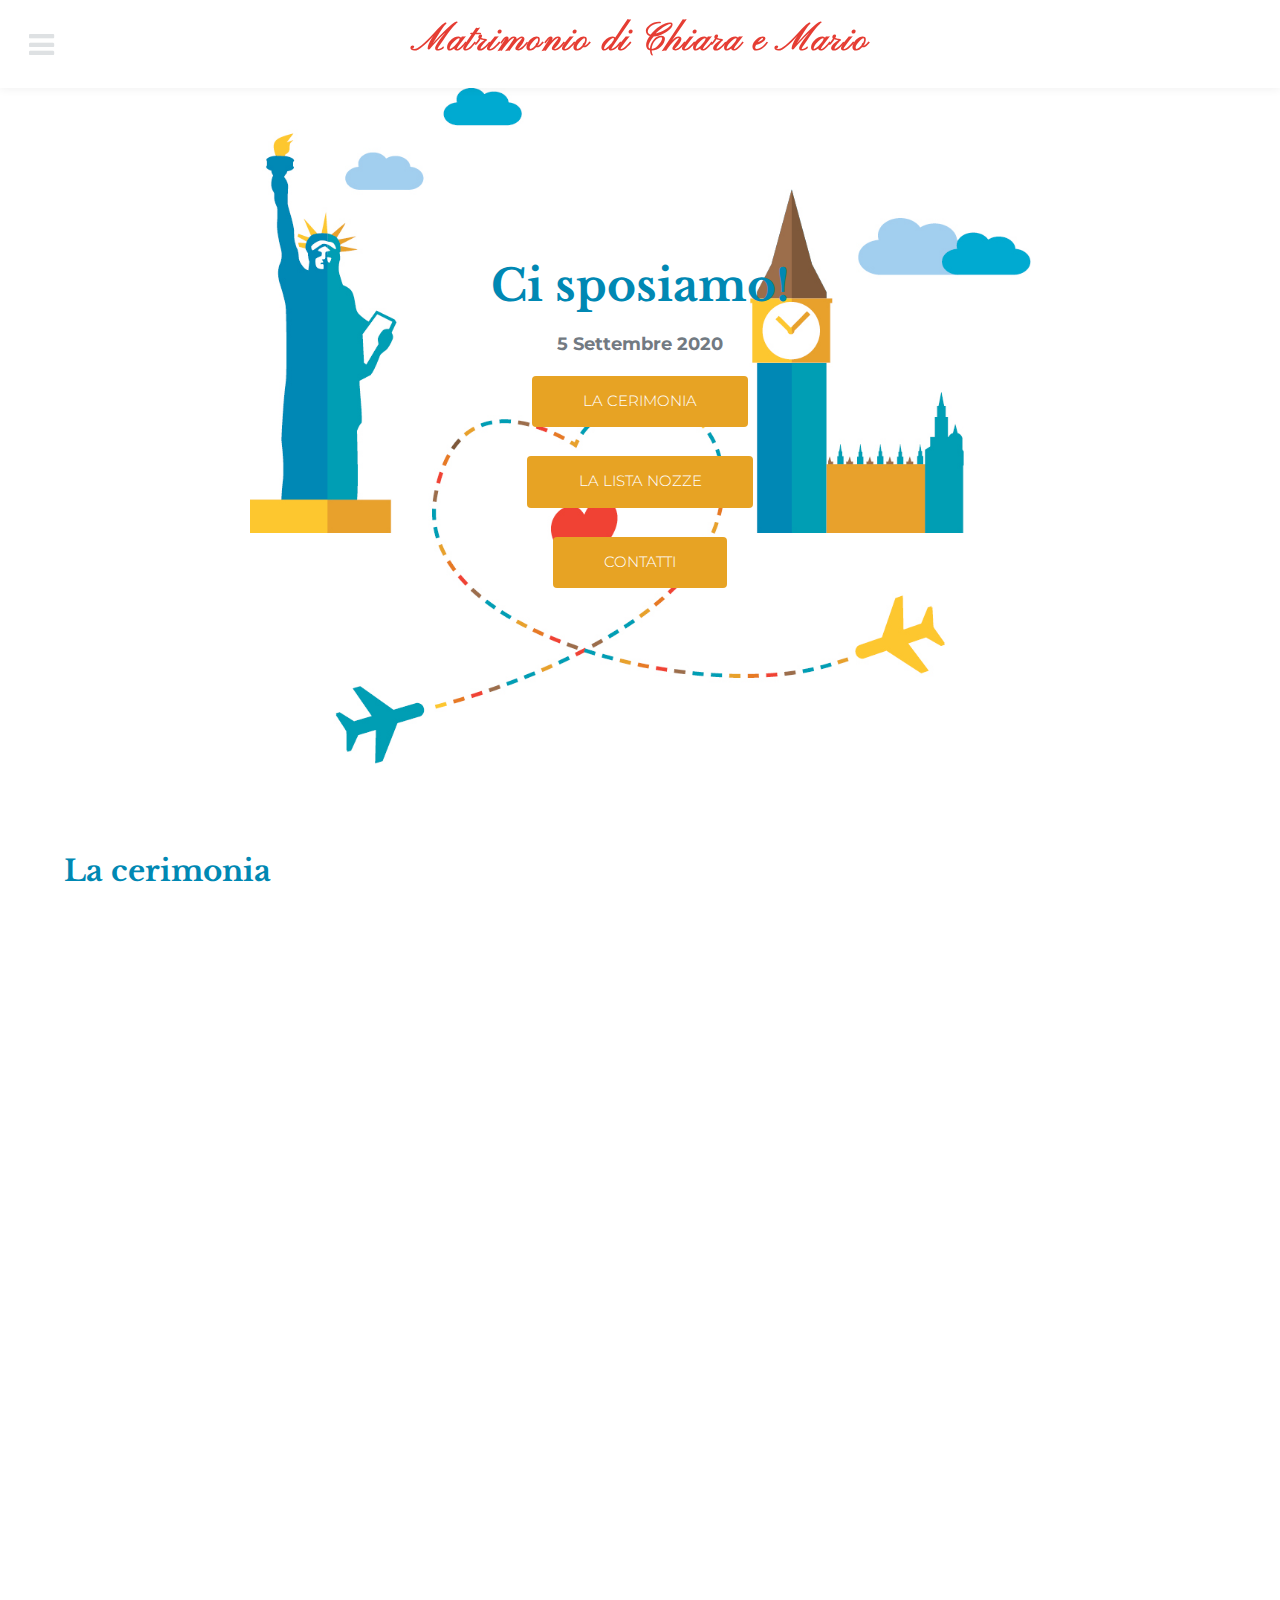
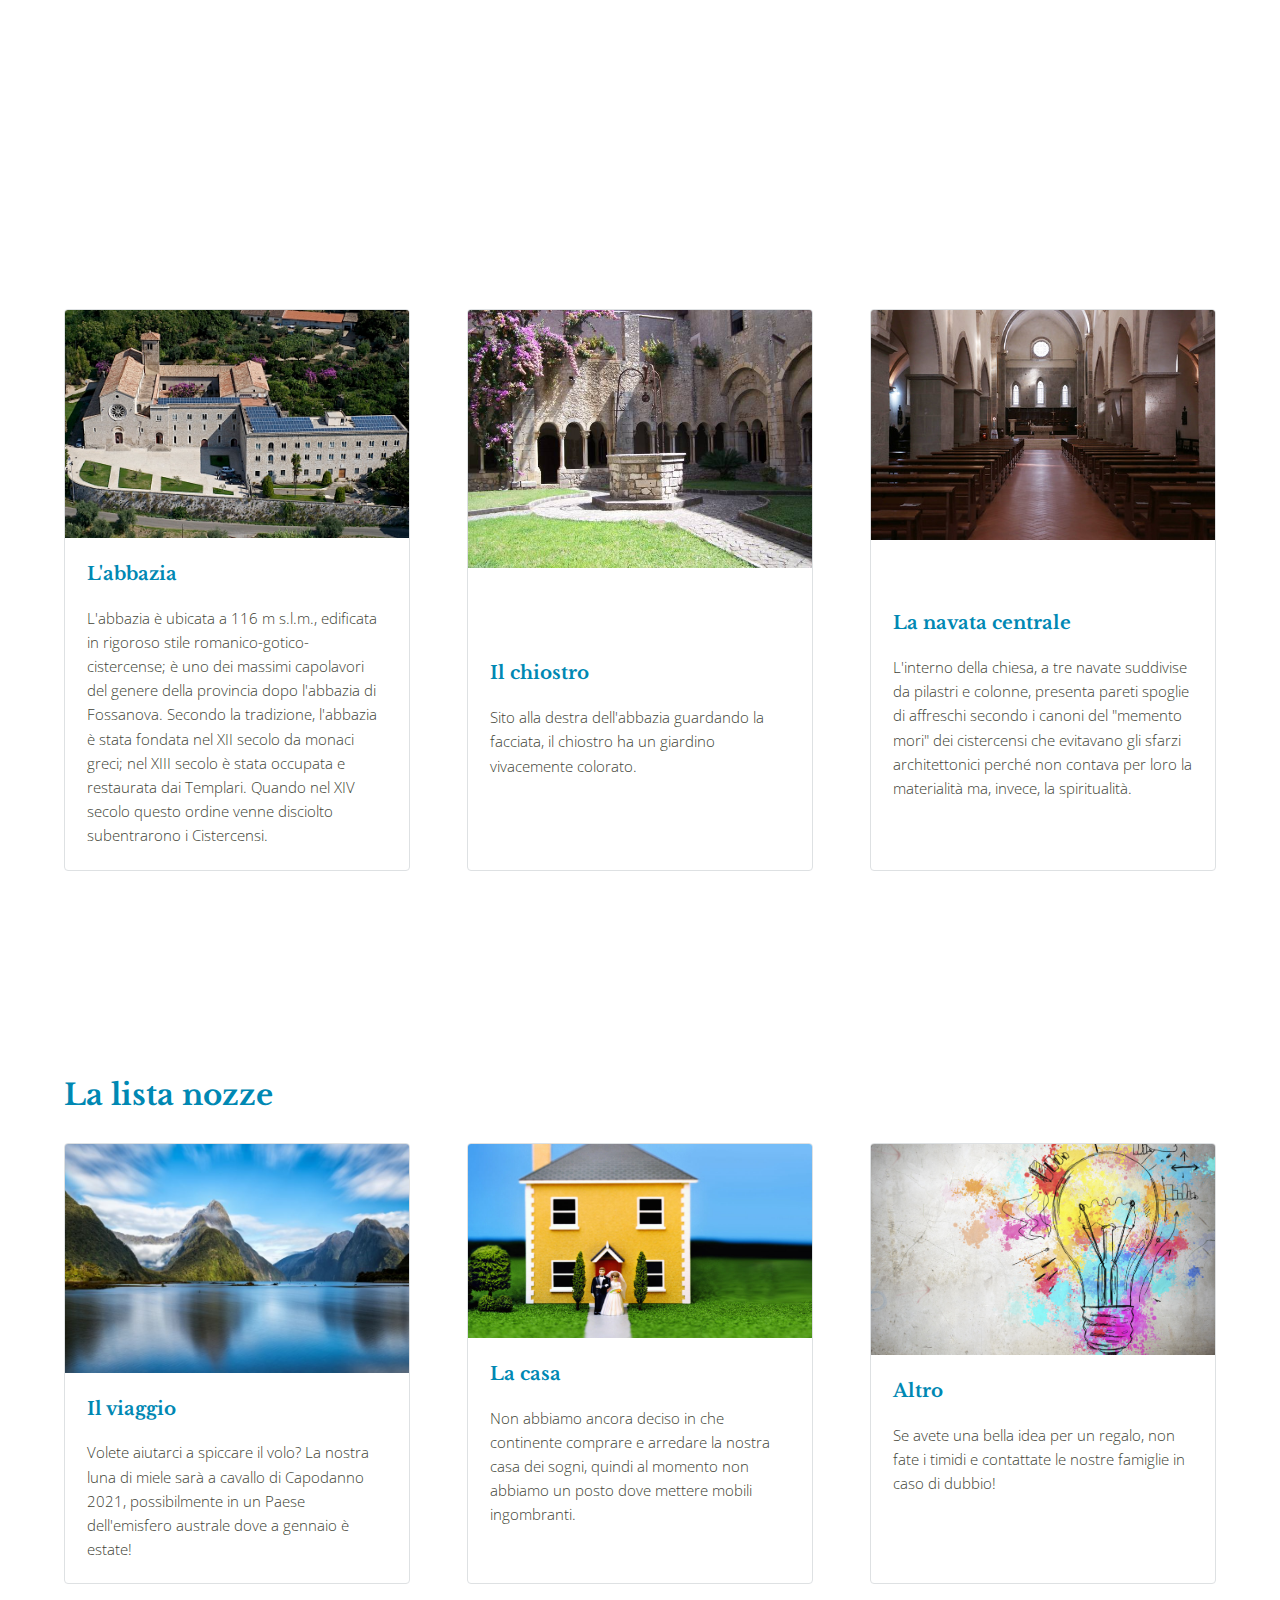
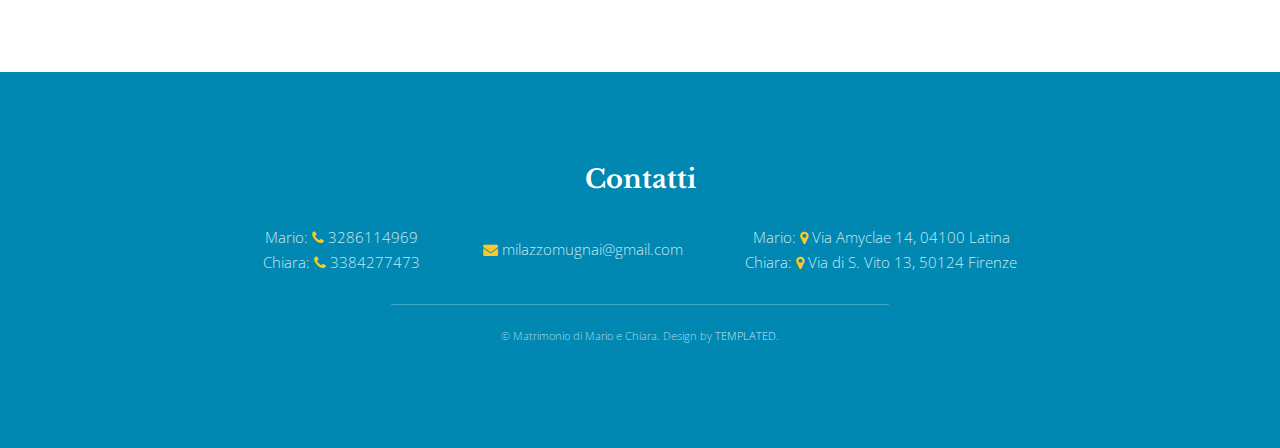
==== index.html @ 75c613a5 "minor text corrections" ====
<!DOCTYPE HTML>
<!--
	Intensify by TEMPLATED
	templated.co @templatedco
	Released for free under the Creative Commons Attribution 3.0 license (templated.co/license)
-->
<html>

<head>
	<title>Matrimonio di Chiara e Mario</title>
	<meta charset="utf-8" />
	<meta name="viewport" content="width=device-width, initial-scale=1" />
	<link rel="stylesheet" href="assets/css/main.css" />

</head>

<body>

	<!-- Header -->
	<header id="header">
		<nav class="left">
			<a href="#menu"><span>Menu</span></a>
		</nav>
		<a href="index.html" class="logo">Matrimonio di Chiara e Mario</a>
		<!-- <nav class="right">
					<a href="#" class="button alt">Log in</a>
				</nav> -->
	</header>

	<!-- Sliding Menu from left -->
	<nav id="menu">
		<ul class="links">
			<li><a href="#chiesa">Cerimonia</a></li>
			<li><a href="#listanozze">Lista nozze</a></li>
			<li><a href="#footer">Contatti</a></li>
		</ul>
		<!-- <ul class="actions vertical">
			<li><a href="#" class="button fit">Login</a></li>
		</ul> -->
	</nav>

	<!-- Banner -->
	<section id="banner">
		<div class="content">
			<h1>Ci sposiamo!</h1>
			<h3>5 Settembre 2020</h3>
			<ul class="actions">
				<li><a href="#chiesa" class="button scrolly">La cerimonia</a></li>
			</ul>
			<ul class="actions">
				<li><a href="#listanozze" class="button scrolly">La lista nozze</a></li>
			</ul>
			<ul class="actions">
				<li><a href="#footer" class="button scrolly">Contatti</a></li>
			</ul>
		</div>
	</section>

	<!-- Chiesa -->
	<section id="chiesa" class="wrapper">
		<div class="inner flex flex-3">
			<div class="flex-item">
				<h1>La cerimonia</h1>
			</div>
		</div>

		<div class="resp-container">
    <iframe class="resp-iframe"
		src="https://www.google.com/maps/embed?pb=!1m18!1m12!1m3!1d2985.0526964678083!2d12.979002815270242!3d41.5681040927357!2m3!1f0!2f0!3f0!3m2!1i1024!2i768!4f13.1!3m3!1m2!1s0x1325720565618c3f%3A0xc49a3d6836573c7d!2sAbbazia%20di%20Valvisciolo!5e0!3m2!1sen!2sit!4v1577220360543!5m2!1sen!2sit"
	 	allowfullscreen=""></iframe>
		</div>

		<div class="inner flex flex-3">
			<div class="flex-item box">
				<div class="image fit">
					<img src="images/valv1.jpg" alt="" />
				</div>
				<div class="content">
					<h3>L'abbazia</h3>
					<p>L'abbazia è ubicata a 116 m s.l.m., edificata in rigoroso stile romanico-gotico-cistercense; è uno dei massimi capolavori del genere della provincia dopo l'abbazia di Fossanova.
						Secondo la tradizione, l'abbazia è stata fondata nel XII secolo da monaci greci; nel XIII secolo è stata occupata e restaurata dai Templari.
						Quando nel XIV secolo questo ordine venne disciolto subentrarono i Cistercensi.</p>
				</div>
			</div>
			<div class="flex-item box">
				<div class="image fit">
					<img src="images/valv2.jpg" alt="" />
				</div>
				<div class="content">
					<h3>Il chiostro</h3>
					<p>Sito alla destra dell'abbazia guardando la facciata, il chiostro ha un giardino vivacemente colorato.</p>
				</div>
			</div>
			<div class="flex-item box">
				<div class="image fit">
					<img src="images/valv3.jpg" alt="" />
				</div>
				<div class="content">
					<h3>La navata centrale</h3>
					<p>L'interno della chiesa, a tre navate suddivise da pilastri e colonne, presenta pareti spoglie di affreschi secondo i canoni del "memento mori" dei cistercensi che evitavano gli sfarzi architettonici perché non contava per loro la materialità ma, invece, la spiritualità.</p>
				</div>
			</div>
		</div>

	</section>

	<!-- Two -->
	<!-- <section id="two" class="wrapper">
				<div class="inner flex flex-3">
					<div class="flex-item left">
						<div>
					<h1>Il ricevimento</h1>
					<div class="content">
							<p>Indirizzo:Strada Gialla, 58 - Borgo Carso - Latina</p>
						</div>
							<img src="images/ritrovo.jpg" alt="" />

						</div>
			</section> -->
	<!-- Lista nozze -->
	<section id="listanozze" class="wrapper">
		<div class="inner flex flex-3">
			<div class="flex-item">
					<h1>La lista nozze</h1>
			</div>
		</div>

		<div class="inner flex flex-3">
			<div class="flex-item box">
				<div class="image fit">
					<img src="images/NZ1.jpg" alt="" />
				</div>
				<div class="content">
					<h3>Il viaggio</h3>
					<p>Volete aiutarci a spiccare il volo? La nostra luna di miele sarà a cavallo di Capodanno 2021, possibilmente in un Paese dell'emisfero australe dove a gennaio è estate!</p>
				</div>
			</div>
			<div class="flex-item box">
				<div class="image fit">
					<img src="images/newlywed-house.jpg" alt="" />
				</div>
				<div class="content">
					<h3>La casa</h3>
					<p>Non abbiamo ancora deciso in che continente comprare e arredare la nostra casa dei sogni, quindi al momento non abbiamo un posto dove mettere mobili ingombranti.</p>
				</div>
			</div>
			<div class="flex-item box">
				<div class="image fit">
					<img src="images/altro.jpg" alt="" />
				</div>
				<div class="content">
					<h3>Altro</h3>
					<p>Se avete una bella idea per un regalo, non fate i timidi e contattate le nostre famiglie in caso di dubbio!</p>
				</div>
			</div>
		</div>
	</section>

	<!-- Footer -->
	<footer id="footer">
		<div class="inner">
			<h2>Contatti</h2>
			<ul class="actions">
				<li> <a href="tel:+393286114969"> Mario: <span class="icon fa-phone"></span> 3286114969</a>
					<br /> <a href="tel:+393384277473"> Chiara: <span class="icon fa-phone"></span> 3384277473</a>
				</li>
				<li> <a href="mailto:milazzomugnai@gmail.com?subject=Conferma Partecipazione Matrimonio">
						<span class="icon fa-envelope"></span> milazzomugnai@gmail.com</a>
				</li>
				<li>Mario: <span class="icon fa-map-marker"></span> Via Amyclae 14, 04100 Latina <br /> Chiara: <span class="icon fa-map-marker"></span> Via di S. Vito 13, 50124 Firenze
				</li>
			</ul>
		</div>
		<div class="copyright">
			&copy; Matrimonio di Mario e Chiara. Design by <a href="https://templated.co">TEMPLATED</a>.
			<!-- Images <a href="https://unsplash.com">Unsplash</a>. -->
		</div>
	</footer>

	<!-- Scripts -->
	<script src="assets/js/jquery.min.js"></script>
	<script src="assets/js/jquery.scrolly.min.js"></script>
	<script src="assets/js/skel.min.js"></script>
	<script src="assets/js/util.js"></script>
	<script src="assets/js/main.js"></script>

</body>

</html>
---- assets/css/main.css ----
@charset "UTF-8";
@import url(font-awesome.min.css);
@import "https://fonts.googleapis.com/css?family=Montserrat:700|Open+Sans:300,400|Pacifico";
@import "https://fonts.googleapis.com/css?family=Pinyon+Script&display=swap";
@import "https://fonts.googleapis.com/css?family=Libre+Baskerville&display=swap";


/*
	Intensify by TEMPLATED
	templated.co @templatedco
	Released for free under the Creative Commons Attribution 3.0 license (templated.co/license)
*/

/* Reset */


	html, body, div, span, applet, object, iframe, h1, h2, h3, h4, h5, h6, p, blockquote, pre, a, abbr, acronym, address, big, cite, code, del, dfn, em, img, ins, kbd, q, s, samp, small, strike, strong, sub, sup, tt, var, b, u, i, center, dl, dt, dd, ol, ul, li, fieldset, form, label, legend, table, caption, tbody, tfoot, thead, tr, th, td, article, aside, canvas, details, embed, figure, figcaption, footer, header, hgroup, menu, nav, output, ruby, section, summary, time, mark, audio, video {
		margin: 0;
		padding: 0;
		border: 0;
		font-size: 100%;
		font: inherit;
		vertical-align: baseline;
	}

	article, aside, details, figcaption, figure, footer, header, hgroup, menu, nav, section {
		display: block;
	}

	body {
		line-height: 1;
	}

	ol, ul {
		list-style: none;
	}

	blockquote, q {
		quotes: none;
	}

	blockquote:before, blockquote:after, q:before, q:after {
		content: '';
		content: none;
	}

	table {
		border-collapse: collapse;
		border-spacing: 0;
	}

	body {
		-webkit-text-size-adjust: none;
	}

/* Box Model */

	*, *:before, *:after {
		-moz-box-sizing: border-box;
		-webkit-box-sizing: border-box;
		box-sizing: border-box;
	}

/* Containers */

	.container {
		margin-left: auto;
		margin-right: auto;
	}

	.container.\31 25\25 {
		width: 100%;
		max-width: 100em;
		min-width: 80em;
	}

	.container.\37 5\25 {
		width: 60em;
	}

	.container.\35 0\25 {
		width: 40em;
	}

	.container.\32 5\25 {
		width: 20em;
	}

	.container {
		width: 80em;
	}

	@media screen and (max-width: 1680px) {

		.container.\31 25\25 {
			width: 100%;
			max-width: 100em;
			min-width: 80em;
		}

		.container.\37 5\25 {
			width: 60em;
		}

		.container.\35 0\25 {
			width: 40em;
		}

		.container.\32 5\25 {
			width: 20em;
		}

		.container {
			width: 80em;
		}

	}

	@media screen and (max-width: 1280px) {

		.container.\31 25\25 {
			width: 100%;
			max-width: 81.25em;
			min-width: 65em;
		}

		.container.\37 5\25 {
			width: 48.75em;
		}

		.container.\35 0\25 {
			width: 32.5em;
		}

		.container.\32 5\25 {
			width: 16.25em;
		}

		.container {
			width: 65em;
		}

	}

	@media screen and (max-width: 980px) {

		.container.\31 25\25 {
			width: 100%;
			max-width: 112.5%;
			min-width: 90%;
		}

		.container.\37 5\25 {
			width: 67.5%;
		}

		.container.\35 0\25 {
			width: 45%;
		}

		.container.\32 5\25 {
			width: 22.5%;
		}

		.container {
			width: 90%;
		}

	}

	@media screen and (max-width: 736px) {

		.container.\31 25\25 {
			width: 100%;
			max-width: 112.5%;
			min-width: 90%;
		}

		.container.\37 5\25 {
			width: 67.5%;
		}

		.container.\35 0\25 {
			width: 45%;
		}

		.container.\32 5\25 {
			width: 22.5%;
		}

		.container {
			width: 90% !important;
		}

	}

	@media screen and (max-width: 480px) {

		.container.\31 25\25 {
			width: 100%;
			max-width: 112.5%;
			min-width: 90%;
		}

		.container.\37 5\25 {
			width: 67.5%;
		}

		.container.\35 0\25 {
			width: 45%;
		}

		.container.\32 5\25 {
			width: 22.5%;
		}

		.container {
			width: 90% !important;
		}

	}

/* Grid */

	.row {
		border-bottom: solid 1px transparent;
		-moz-box-sizing: border-box;
		-webkit-box-sizing: border-box;
		box-sizing: border-box;
	}

	.row > * {
		float: left;
		-moz-box-sizing: border-box;
		-webkit-box-sizing: border-box;
		box-sizing: border-box;
	}

	.row:after, .row:before {
		content: '';
		display: block;
		clear: both;
		height: 0;
	}

	.row.uniform > * > :first-child {
		margin-top: 0;
	}

	.row.uniform > * > :last-child {
		margin-bottom: 0;
	}

	.row.\30 \25 > * {
		padding: 0 0 0 0em;
	}

	.row.\30 \25 {
		margin: 0 0 -1px 0em;
	}

	.row.uniform.\30 \25 > * {
		padding: 0em 0 0 0em;
	}

	.row.uniform.\30 \25 {
		margin: 0em 0 -1px 0em;
	}

	.row > * {
		padding: 0 0 0 2em;
	}

	.row {
		margin: 0 0 -1px -2em;
	}

	.row.uniform > * {
		padding: 2em 0 0 2em;
	}

	.row.uniform {
		margin: -2em 0 -1px -2em;
	}

	.row.\32 00\25 > * {
		padding: 0 0 0 4em;
	}

	.row.\32 00\25 {
		margin: 0 0 -1px -4em;
	}

	.row.uniform.\32 00\25 > * {
		padding: 4em 0 0 4em;
	}

	.row.uniform.\32 00\25 {
		margin: -4em 0 -1px -4em;
	}

	.row.\31 50\25 > * {
		padding: 0 0 0 3em;
	}

	.row.\31 50\25 {
		margin: 0 0 -1px -3em;
	}

	.row.uniform.\31 50\25 > * {
		padding: 3em 0 0 3em;
	}

	.row.uniform.\31 50\25 {
		margin: -3em 0 -1px -3em;
	}

	.row.\35 0\25 > * {
		padding: 0 0 0 1em;
	}

	.row.\35 0\25 {
		margin: 0 0 -1px -1em;
	}

	.row.uniform.\35 0\25 > * {
		padding: 1em 0 0 1em;
	}

	.row.uniform.\35 0\25 {
		margin: -1em 0 -1px -1em;
	}

	.row.\32 5\25 > * {
		padding: 0 0 0 0.5em;
	}

	.row.\32 5\25 {
		margin: 0 0 -1px -0.5em;
	}

	.row.uniform.\32 5\25 > * {
		padding: 0.5em 0 0 0.5em;
	}

	.row.uniform.\32 5\25 {
		margin: -0.5em 0 -1px -0.5em;
	}

	.\31 2u, .\31 2u\24 {
		width: 100%;
		clear: none;
		margin-left: 0;
	}

	.\31 1u, .\31 1u\24 {
		width: 91.6666666667%;
		clear: none;
		margin-left: 0;
	}

	.\31 0u, .\31 0u\24 {
		width: 83.3333333333%;
		clear: none;
		margin-left: 0;
	}

	.\39 u, .\39 u\24 {
		width: 75%;
		clear: none;
		margin-left: 0;
	}

	.\38 u, .\38 u\24 {
		width: 66.6666666667%;
		clear: none;
		margin-left: 0;
	}

	.\37 u, .\37 u\24 {
		width: 58.3333333333%;
		clear: none;
		margin-left: 0;
	}

	.\36 u, .\36 u\24 {
		width: 50%;
		clear: none;
		margin-left: 0;
	}

	.\35 u, .\35 u\24 {
		width: 41.6666666667%;
		clear: none;
		margin-left: 0;
	}

	.\34 u, .\34 u\24 {
		width: 33.3333333333%;
		clear: none;
		margin-left: 0;
	}

	.\33 u, .\33 u\24 {
		width: 25%;
		clear: none;
		margin-left: 0;
	}

	.\32 u, .\32 u\24 {
		width: 16.6666666667%;
		clear: none;
		margin-left: 0;
	}

	.\31 u, .\31 u\24 {
		width: 8.3333333333%;
		clear: none;
		margin-left: 0;
	}

	.\31 2u\24 + *,
	.\31 1u\24 + *,
	.\31 0u\24 + *,
	.\39 u\24 + *,
	.\38 u\24 + *,
	.\37 u\24 + *,
	.\36 u\24 + *,
	.\35 u\24 + *,
	.\34 u\24 + *,
	.\33 u\24 + *,
	.\32 u\24 + *,
	.\31 u\24 + * {
		clear: left;
	}

	.\-11u {
		margin-left: 91.66667%;
	}

	.\-10u {
		margin-left: 83.33333%;
	}

	.\-9u {
		margin-left: 75%;
	}

	.\-8u {
		margin-left: 66.66667%;
	}

	.\-7u {
		margin-left: 58.33333%;
	}

	.\-6u {
		margin-left: 50%;
	}

	.\-5u {
		margin-left: 41.66667%;
	}

	.\-4u {
		margin-left: 33.33333%;
	}

	.\-3u {
		margin-left: 25%;
	}

	.\-2u {
		margin-left: 16.66667%;
	}

	.\-1u {
		margin-left: 8.33333%;
	}

	@media screen and (max-width: 1680px) {

		.row > * {
			padding: 0 0 0 2em;
		}

		.row {
			margin: 0 0 -1px -2em;
		}

		.row.uniform > * {
			padding: 2em 0 0 2em;
		}

		.row.uniform {
			margin: -2em 0 -1px -2em;
		}

		.row.\32 00\25 > * {
			padding: 0 0 0 4em;
		}

		.row.\32 00\25 {
			margin: 0 0 -1px -4em;
		}

		.row.uniform.\32 00\25 > * {
			padding: 4em 0 0 4em;
		}

		.row.uniform.\32 00\25 {
			margin: -4em 0 -1px -4em;
		}

		.row.\31 50\25 > * {
			padding: 0 0 0 3em;
		}

		.row.\31 50\25 {
			margin: 0 0 -1px -3em;
		}

		.row.uniform.\31 50\25 > * {
			padding: 3em 0 0 3em;
		}

		.row.uniform.\31 50\25 {
			margin: -3em 0 -1px -3em;
		}

		.row.\35 0\25 > * {
			padding: 0 0 0 1em;
		}

		.row.\35 0\25 {
			margin: 0 0 -1px -1em;
		}

		.row.uniform.\35 0\25 > * {
			padding: 1em 0 0 1em;
		}

		.row.uniform.\35 0\25 {
			margin: -1em 0 -1px -1em;
		}

		.row.\32 5\25 > * {
			padding: 0 0 0 0.5em;
		}

		.row.\32 5\25 {
			margin: 0 0 -1px -0.5em;
		}

		.row.uniform.\32 5\25 > * {
			padding: 0.5em 0 0 0.5em;
		}

		.row.uniform.\32 5\25 {
			margin: -0.5em 0 -1px -0.5em;
		}

		.\31 2u\28xlarge\29, .\31 2u\24\28xlarge\29 {
			width: 100%;
			clear: none;
			margin-left: 0;
		}

		.\31 1u\28xlarge\29, .\31 1u\24\28xlarge\29 {
			width: 91.6666666667%;
			clear: none;
			margin-left: 0;
		}

		.\31 0u\28xlarge\29, .\31 0u\24\28xlarge\29 {
			width: 83.3333333333%;
			clear: none;
			margin-left: 0;
		}

		.\39 u\28xlarge\29, .\39 u\24\28xlarge\29 {
			width: 75%;
			clear: none;
			margin-left: 0;
		}

		.\38 u\28xlarge\29, .\38 u\24\28xlarge\29 {
			width: 66.6666666667%;
			clear: none;
			margin-left: 0;
		}

		.\37 u\28xlarge\29, .\37 u\24\28xlarge\29 {
			width: 58.3333333333%;
			clear: none;
			margin-left: 0;
		}

		.\36 u\28xlarge\29, .\36 u\24\28xlarge\29 {
			width: 50%;
			clear: none;
			margin-left: 0;
		}

		.\35 u\28xlarge\29, .\35 u\24\28xlarge\29 {
			width: 41.6666666667%;
			clear: none;
			margin-left: 0;
		}

		.\34 u\28xlarge\29, .\34 u\24\28xlarge\29 {
			width: 33.3333333333%;
			clear: none;
			margin-left: 0;
		}

		.\33 u\28xlarge\29, .\33 u\24\28xlarge\29 {
			width: 25%;
			clear: none;
			margin-left: 0;
		}

		.\32 u\28xlarge\29, .\32 u\24\28xlarge\29 {
			width: 16.6666666667%;
			clear: none;
			margin-left: 0;
		}

		.\31 u\28xlarge\29, .\31 u\24\28xlarge\29 {
			width: 8.3333333333%;
			clear: none;
			margin-left: 0;
		}

		.\31 2u\24\28xlarge\29 + *,
		.\31 1u\24\28xlarge\29 + *,
		.\31 0u\24\28xlarge\29 + *,
		.\39 u\24\28xlarge\29 + *,
		.\38 u\24\28xlarge\29 + *,
		.\37 u\24\28xlarge\29 + *,
		.\36 u\24\28xlarge\29 + *,
		.\35 u\24\28xlarge\29 + *,
		.\34 u\24\28xlarge\29 + *,
		.\33 u\24\28xlarge\29 + *,
		.\32 u\24\28xlarge\29 + *,
		.\31 u\24\28xlarge\29 + * {
			clear: left;
		}

		.\-11u\28xlarge\29 {
			margin-left: 91.66667%;
		}

		.\-10u\28xlarge\29 {
			margin-left: 83.33333%;
		}

		.\-9u\28xlarge\29 {
			margin-left: 75%;
		}

		.\-8u\28xlarge\29 {
			margin-left: 66.66667%;
		}

		.\-7u\28xlarge\29 {
			margin-left: 58.33333%;
		}

		.\-6u\28xlarge\29 {
			margin-left: 50%;
		}

		.\-5u\28xlarge\29 {
			margin-left: 41.66667%;
		}

		.\-4u\28xlarge\29 {
			margin-left: 33.33333%;
		}

		.\-3u\28xlarge\29 {
			margin-left: 25%;
		}

		.\-2u\28xlarge\29 {
			margin-left: 16.66667%;
		}

		.\-1u\28xlarge\29 {
			margin-left: 8.33333%;
		}

	}

	@media screen and (max-width: 1280px) {

		.row > * {
			padding: 0 0 0 1.5em;
		}

		.row {
			margin: 0 0 -1px -1.5em;
		}

		.row.uniform > * {
			padding: 1.5em 0 0 1.5em;
		}

		.row.uniform {
			margin: -1.5em 0 -1px -1.5em;
		}

		.row.\32 00\25 > * {
			padding: 0 0 0 3em;
		}

		.row.\32 00\25 {
			margin: 0 0 -1px -3em;
		}

		.row.uniform.\32 00\25 > * {
			padding: 3em 0 0 3em;
		}

		.row.uniform.\32 00\25 {
			margin: -3em 0 -1px -3em;
		}

		.row.\31 50\25 > * {
			padding: 0 0 0 2.25em;
		}

		.row.\31 50\25 {
			margin: 0 0 -1px -2.25em;
		}

		.row.uniform.\31 50\25 > * {
			padding: 2.25em 0 0 2.25em;
		}

		.row.uniform.\31 50\25 {
			margin: -2.25em 0 -1px -2.25em;
		}

		.row.\35 0\25 > * {
			padding: 0 0 0 0.75em;
		}

		.row.\35 0\25 {
			margin: 0 0 -1px -0.75em;
		}

		.row.uniform.\35 0\25 > * {
			padding: 0.75em 0 0 0.75em;
		}

		.row.uniform.\35 0\25 {
			margin: -0.75em 0 -1px -0.75em;
		}

		.row.\32 5\25 > * {
			padding: 0 0 0 0.375em;
		}

		.row.\32 5\25 {
			margin: 0 0 -1px -0.375em;
		}

		.row.uniform.\32 5\25 > * {
			padding: 0.375em 0 0 0.375em;
		}

		.row.uniform.\32 5\25 {
			margin: -0.375em 0 -1px -0.375em;
		}

		.\31 2u\28large\29, .\31 2u\24\28large\29 {
			width: 100%;
			clear: none;
			margin-left: 0;
		}

		.\31 1u\28large\29, .\31 1u\24\28large\29 {
			width: 91.6666666667%;
			clear: none;
			margin-left: 0;
		}

		.\31 0u\28large\29, .\31 0u\24\28large\29 {
			width: 83.3333333333%;
			clear: none;
			margin-left: 0;
		}

		.\39 u\28large\29, .\39 u\24\28large\29 {
			width: 75%;
			clear: none;
			margin-left: 0;
		}

		.\38 u\28large\29, .\38 u\24\28large\29 {
			width: 66.6666666667%;
			clear: none;
			margin-left: 0;
		}

		.\37 u\28large\29, .\37 u\24\28large\29 {
			width: 58.3333333333%;
			clear: none;
			margin-left: 0;
		}

		.\36 u\28large\29, .\36 u\24\28large\29 {
			width: 50%;
			clear: none;
			margin-left: 0;
		}

		.\35 u\28large\29, .\35 u\24\28large\29 {
			width: 41.6666666667%;
			clear: none;
			margin-left: 0;
		}

		.\34 u\28large\29, .\34 u\24\28large\29 {
			width: 33.3333333333%;
			clear: none;
			margin-left: 0;
		}

		.\33 u\28large\29, .\33 u\24\28large\29 {
			width: 25%;
			clear: none;
			margin-left: 0;
		}

		.\32 u\28large\29, .\32 u\24\28large\29 {
			width: 16.6666666667%;
			clear: none;
			margin-left: 0;
		}

		.\31 u\28large\29, .\31 u\24\28large\29 {
			width: 8.3333333333%;
			clear: none;
			margin-left: 0;
		}

		.\31 2u\24\28large\29 + *,
		.\31 1u\24\28large\29 + *,
		.\31 0u\24\28large\29 + *,
		.\39 u\24\28large\29 + *,
		.\38 u\24\28large\29 + *,
		.\37 u\24\28large\29 + *,
		.\36 u\24\28large\29 + *,
		.\35 u\24\28large\29 + *,
		.\34 u\24\28large\29 + *,
		.\33 u\24\28large\29 + *,
		.\32 u\24\28large\29 + *,
		.\31 u\24\28large\29 + * {
			clear: left;
		}

		.\-11u\28large\29 {
			margin-left: 91.66667%;
		}

		.\-10u\28large\29 {
			margin-left: 83.33333%;
		}

		.\-9u\28large\29 {
			margin-left: 75%;
		}

		.\-8u\28large\29 {
			margin-left: 66.66667%;
		}

		.\-7u\28large\29 {
			margin-left: 58.33333%;
		}

		.\-6u\28large\29 {
			margin-left: 50%;
		}

		.\-5u\28large\29 {
			margin-left: 41.66667%;
		}

		.\-4u\28large\29 {
			margin-left: 33.33333%;
		}

		.\-3u\28large\29 {
			margin-left: 25%;
		}

		.\-2u\28large\29 {
			margin-left: 16.66667%;
		}

		.\-1u\28large\29 {
			margin-left: 8.33333%;
		}

	}

	@media screen and (max-width: 980px) {

		.row > * {
			padding: 0 0 0 1.5em;
		}

		.row {
			margin: 0 0 -1px -1.5em;
		}

		.row.uniform > * {
			padding: 1.5em 0 0 1.5em;
		}

		.row.uniform {
			margin: -1.5em 0 -1px -1.5em;
		}

		.row.\32 00\25 > * {
			padding: 0 0 0 3em;
		}

		.row.\32 00\25 {
			margin: 0 0 -1px -3em;
		}

		.row.uniform.\32 00\25 > * {
			padding: 3em 0 0 3em;
		}

		.row.uniform.\32 00\25 {
			margin: -3em 0 -1px -3em;
		}

		.row.\31 50\25 > * {
			padding: 0 0 0 2.25em;
		}

		.row.\31 50\25 {
			margin: 0 0 -1px -2.25em;
		}

		.row.uniform.\31 50\25 > * {
			padding: 2.25em 0 0 2.25em;
		}

		.row.uniform.\31 50\25 {
			margin: -2.25em 0 -1px -2.25em;
		}

		.row.\35 0\25 > * {
			padding: 0 0 0 0.75em;
		}

		.row.\35 0\25 {
			margin: 0 0 -1px -0.75em;
		}

		.row.uniform.\35 0\25 > * {
			padding: 0.75em 0 0 0.75em;
		}

		.row.uniform.\35 0\25 {
			margin: -0.75em 0 -1px -0.75em;
		}

		.row.\32 5\25 > * {
			padding: 0 0 0 0.375em;
		}

		.row.\32 5\25 {
			margin: 0 0 -1px -0.375em;
		}

		.row.uniform.\32 5\25 > * {
			padding: 0.375em 0 0 0.375em;
		}

		.row.uniform.\32 5\25 {
			margin: -0.375em 0 -1px -0.375em;
		}

		.\31 2u\28medium\29, .\31 2u\24\28medium\29 {
			width: 100%;
			clear: none;
			margin-left: 0;
		}

		.\31 1u\28medium\29, .\31 1u\24\28medium\29 {
			width: 91.6666666667%;
			clear: none;
			margin-left: 0;
		}

		.\31 0u\28medium\29, .\31 0u\24\28medium\29 {
			width: 83.3333333333%;
			clear: none;
			margin-left: 0;
		}

		.\39 u\28medium\29, .\39 u\24\28medium\29 {
			width: 75%;
			clear: none;
			margin-left: 0;
		}

		.\38 u\28medium\29, .\38 u\24\28medium\29 {
			width: 66.6666666667%;
			clear: none;
			margin-left: 0;
		}

		.\37 u\28medium\29, .\37 u\24\28medium\29 {
			width: 58.3333333333%;
			clear: none;
			margin-left: 0;
		}

		.\36 u\28medium\29, .\36 u\24\28medium\29 {
			width: 50%;
			clear: none;
			margin-left: 0;
		}

		.\35 u\28medium\29, .\35 u\24\28medium\29 {
			width: 41.6666666667%;
			clear: none;
			margin-left: 0;
		}

		.\34 u\28medium\29, .\34 u\24\28medium\29 {
			width: 33.3333333333%;
			clear: none;
			margin-left: 0;
		}

		.\33 u\28medium\29, .\33 u\24\28medium\29 {
			width: 25%;
			clear: none;
			margin-left: 0;
		}

		.\32 u\28medium\29, .\32 u\24\28medium\29 {
			width: 16.6666666667%;
			clear: none;
			margin-left: 0;
		}

		.\31 u\28medium\29, .\31 u\24\28medium\29 {
			width: 8.3333333333%;
			clear: none;
			margin-left: 0;
		}

		.\31 2u\24\28medium\29 + *,
		.\31 1u\24\28medium\29 + *,
		.\31 0u\24\28medium\29 + *,
		.\39 u\24\28medium\29 + *,
		.\38 u\24\28medium\29 + *,
		.\37 u\24\28medium\29 + *,
		.\36 u\24\28medium\29 + *,
		.\35 u\24\28medium\29 + *,
		.\34 u\24\28medium\29 + *,
		.\33 u\24\28medium\29 + *,
		.\32 u\24\28medium\29 + *,
		.\31 u\24\28medium\29 + * {
			clear: left;
		}

		.\-11u\28medium\29 {
			margin-left: 91.66667%;
		}

		.\-10u\28medium\29 {
			margin-left: 83.33333%;
		}

		.\-9u\28medium\29 {
			margin-left: 75%;
		}

		.\-8u\28medium\29 {
			margin-left: 66.66667%;
		}

		.\-7u\28medium\29 {
			margin-left: 58.33333%;
		}

		.\-6u\28medium\29 {
			margin-left: 50%;
		}

		.\-5u\28medium\29 {
			margin-left: 41.66667%;
		}

		.\-4u\28medium\29 {
			margin-left: 33.33333%;
		}

		.\-3u\28medium\29 {
			margin-left: 25%;
		}

		.\-2u\28medium\29 {
			margin-left: 16.66667%;
		}

		.\-1u\28medium\29 {
			margin-left: 8.33333%;
		}

	}

	@media screen and (max-width: 736px) {

		.row > * {
			padding: 0 0 0 1.25em;
		}

		.row {
			margin: 0 0 -1px -1.25em;
		}

		.row.uniform > * {
			padding: 1.25em 0 0 1.25em;
		}

		.row.uniform {
			margin: -1.25em 0 -1px -1.25em;
		}

		.row.\32 00\25 > * {
			padding: 0 0 0 2.5em;
		}

		.row.\32 00\25 {
			margin: 0 0 -1px -2.5em;
		}

		.row.uniform.\32 00\25 > * {
			padding: 2.5em 0 0 2.5em;
		}

		.row.uniform.\32 00\25 {
			margin: -2.5em 0 -1px -2.5em;
		}

		.row.\31 50\25 > * {
			padding: 0 0 0 1.875em;
		}

		.row.\31 50\25 {
			margin: 0 0 -1px -1.875em;
		}

		.row.uniform.\31 50\25 > * {
			padding: 1.875em 0 0 1.875em;
		}

		.row.uniform.\31 50\25 {
			margin: -1.875em 0 -1px -1.875em;
		}

		.row.\35 0\25 > * {
			padding: 0 0 0 0.625em;
		}

		.row.\35 0\25 {
			margin: 0 0 -1px -0.625em;
		}

		.row.uniform.\35 0\25 > * {
			padding: 0.625em 0 0 0.625em;
		}

		.row.uniform.\35 0\25 {
			margin: -0.625em 0 -1px -0.625em;
		}

		.row.\32 5\25 > * {
			padding: 0 0 0 0.3125em;
		}

		.row.\32 5\25 {
			margin: 0 0 -1px -0.3125em;
		}

		.row.uniform.\32 5\25 > * {
			padding: 0.3125em 0 0 0.3125em;
		}

		.row.uniform.\32 5\25 {
			margin: -0.3125em 0 -1px -0.3125em;
		}

		.\31 2u\28small\29, .\31 2u\24\28small\29 {
			width: 100%;
			clear: none;
			margin-left: 0;
		}

		.\31 1u\28small\29, .\31 1u\24\28small\29 {
			width: 91.6666666667%;
			clear: none;
			margin-left: 0;
		}

		.\31 0u\28small\29, .\31 0u\24\28small\29 {
			width: 83.3333333333%;
			clear: none;
			margin-left: 0;
		}

		.\39 u\28small\29, .\39 u\24\28small\29 {
			width: 75%;
			clear: none;
			margin-left: 0;
		}

		.\38 u\28small\29, .\38 u\24\28small\29 {
			width: 66.6666666667%;
			clear: none;
			margin-left: 0;
		}

		.\37 u\28small\29, .\37 u\24\28small\29 {
			width: 58.3333333333%;
			clear: none;
			margin-left: 0;
		}

		.\36 u\28small\29, .\36 u\24\28small\29 {
			width: 50%;
			clear: none;
			margin-left: 0;
		}

		.\35 u\28small\29, .\35 u\24\28small\29 {
			width: 41.6666666667%;
			clear: none;
			margin-left: 0;
		}

		.\34 u\28small\29, .\34 u\24\28small\29 {
			width: 33.3333333333%;
			clear: none;
			margin-left: 0;
		}

		.\33 u\28small\29, .\33 u\24\28small\29 {
			width: 25%;
			clear: none;
			margin-left: 0;
		}

		.\32 u\28small\29, .\32 u\24\28small\29 {
			width: 16.6666666667%;
			clear: none;
			margin-left: 0;
		}

		.\31 u\28small\29, .\31 u\24\28small\29 {
			width: 8.3333333333%;
			clear: none;
			margin-left: 0;
		}

		.\31 2u\24\28small\29 + *,
		.\31 1u\24\28small\29 + *,
		.\31 0u\24\28small\29 + *,
		.\39 u\24\28small\29 + *,
		.\38 u\24\28small\29 + *,
		.\37 u\24\28small\29 + *,
		.\36 u\24\28small\29 + *,
		.\35 u\24\28small\29 + *,
		.\34 u\24\28small\29 + *,
		.\33 u\24\28small\29 + *,
		.\32 u\24\28small\29 + *,
		.\31 u\24\28small\29 + * {
			clear: left;
		}

		.\-11u\28small\29 {
			margin-left: 91.66667%;
		}

		.\-10u\28small\29 {
			margin-left: 83.33333%;
		}

		.\-9u\28small\29 {
			margin-left: 75%;
		}

		.\-8u\28small\29 {
			margin-left: 66.66667%;
		}

		.\-7u\28small\29 {
			margin-left: 58.33333%;
		}

		.\-6u\28small\29 {
			margin-left: 50%;
		}

		.\-5u\28small\29 {
			margin-left: 41.66667%;
		}

		.\-4u\28small\29 {
			margin-left: 33.33333%;
		}

		.\-3u\28small\29 {
			margin-left: 25%;
		}

		.\-2u\28small\29 {
			margin-left: 16.66667%;
		}

		.\-1u\28small\29 {
			margin-left: 8.33333%;
		}

	}

	@media screen and (max-width: 480px) {

		.row > * {
			padding: 0 0 0 1.25em;
		}

		.row {
			margin: 0 0 -1px -1.25em;
		}

		.row.uniform > * {
			padding: 1.25em 0 0 1.25em;
		}

		.row.uniform {
			margin: -1.25em 0 -1px -1.25em;
		}

		.row.\32 00\25 > * {
			padding: 0 0 0 2.5em;
		}

		.row.\32 00\25 {
			margin: 0 0 -1px -2.5em;
		}

		.row.uniform.\32 00\25 > * {
			padding: 2.5em 0 0 2.5em;
		}

		.row.uniform.\32 00\25 {
			margin: -2.5em 0 -1px -2.5em;
		}

		.row.\31 50\25 > * {
			padding: 0 0 0 1.875em;
		}

		.row.\31 50\25 {
			margin: 0 0 -1px -1.875em;
		}

		.row.uniform.\31 50\25 > * {
			padding: 1.875em 0 0 1.875em;
		}

		.row.uniform.\31 50\25 {
			margin: -1.875em 0 -1px -1.875em;
		}

		.row.\35 0\25 > * {
			padding: 0 0 0 0.625em;
		}

		.row.\35 0\25 {
			margin: 0 0 -1px -0.625em;
		}

		.row.uniform.\35 0\25 > * {
			padding: 0.625em 0 0 0.625em;
		}

		.row.uniform.\35 0\25 {
			margin: -0.625em 0 -1px -0.625em;
		}

		.row.\32 5\25 > * {
			padding: 0 0 0 0.3125em;
		}

		.row.\32 5\25 {
			margin: 0 0 -1px -0.3125em;
		}

		.row.uniform.\32 5\25 > * {
			padding: 0.3125em 0 0 0.3125em;
		}

		.row.uniform.\32 5\25 {
			margin: -0.3125em 0 -1px -0.3125em;
		}

		.\31 2u\28xsmall\29, .\31 2u\24\28xsmall\29 {
			width: 100%;
			clear: none;
			margin-left: 0;
		}

		.\31 1u\28xsmall\29, .\31 1u\24\28xsmall\29 {
			width: 91.6666666667%;
			clear: none;
			margin-left: 0;
		}

		.\31 0u\28xsmall\29, .\31 0u\24\28xsmall\29 {
			width: 83.3333333333%;
			clear: none;
			margin-left: 0;
		}

		.\39 u\28xsmall\29, .\39 u\24\28xsmall\29 {
			width: 75%;
			clear: none;
			margin-left: 0;
		}

		.\38 u\28xsmall\29, .\38 u\24\28xsmall\29 {
			width: 66.6666666667%;
			clear: none;
			margin-left: 0;
		}

		.\37 u\28xsmall\29, .\37 u\24\28xsmall\29 {
			width: 58.3333333333%;
			clear: none;
			margin-left: 0;
		}

		.\36 u\28xsmall\29, .\36 u\24\28xsmall\29 {
			width: 50%;
			clear: none;
			margin-left: 0;
		}

		.\35 u\28xsmall\29, .\35 u\24\28xsmall\29 {
			width: 41.6666666667%;
			clear: none;
			margin-left: 0;
		}

		.\34 u\28xsmall\29, .\34 u\24\28xsmall\29 {
			width: 33.3333333333%;
			clear: none;
			margin-left: 0;
		}

		.\33 u\28xsmall\29, .\33 u\24\28xsmall\29 {
			width: 25%;
			clear: none;
			margin-left: 0;
		}

		.\32 u\28xsmall\29, .\32 u\24\28xsmall\29 {
			width: 16.6666666667%;
			clear: none;
			margin-left: 0;
		}

		.\31 u\28xsmall\29, .\31 u\24\28xsmall\29 {
			width: 8.3333333333%;
			clear: none;
			margin-left: 0;
		}

		.\31 2u\24\28xsmall\29 + *,
		.\31 1u\24\28xsmall\29 + *,
		.\31 0u\24\28xsmall\29 + *,
		.\39 u\24\28xsmall\29 + *,
		.\38 u\24\28xsmall\29 + *,
		.\37 u\24\28xsmall\29 + *,
		.\36 u\24\28xsmall\29 + *,
		.\35 u\24\28xsmall\29 + *,
		.\34 u\24\28xsmall\29 + *,
		.\33 u\24\28xsmall\29 + *,
		.\32 u\24\28xsmall\29 + *,
		.\31 u\24\28xsmall\29 + * {
			clear: left;
		}

		.\-11u\28xsmall\29 {
			margin-left: 91.66667%;
		}

		.\-10u\28xsmall\29 {
			margin-left: 83.33333%;
		}

		.\-9u\28xsmall\29 {
			margin-left: 75%;
		}

		.\-8u\28xsmall\29 {
			margin-left: 66.66667%;
		}

		.\-7u\28xsmall\29 {
			margin-left: 58.33333%;
		}

		.\-6u\28xsmall\29 {
			margin-left: 50%;
		}

		.\-5u\28xsmall\29 {
			margin-left: 41.66667%;
		}

		.\-4u\28xsmall\29 {
			margin-left: 33.33333%;
		}

		.\-3u\28xsmall\29 {
			margin-left: 25%;
		}

		.\-2u\28xsmall\29 {
			margin-left: 16.66667%;
		}

		.\-1u\28xsmall\29 {
			margin-left: 8.33333%;
		}

	}

/* Basic */

	@-ms-viewport {
		width: device-width;
	}

	body {
		-ms-overflow-style: scrollbar;
	}

	@media screen and (max-width: 480px) {

		html, body {
			min-width: 320px;
		}

	}

	body {
		background: #fff;
	}

		body.is-loading *, body.is-loading *:before, body.is-loading *:after {
			-moz-animation: none !important;
			-webkit-animation: none !important;
			-ms-animation: none !important;
			animation: none !important;
			-moz-transition: none !important;
			-webkit-transition: none !important;
			-ms-transition: none !important;
			transition: none !important;
		}

	.inner {
		margin: 0 auto;
		max-width: 65em;
	}

		@media screen and (max-width: 1280px) {

			.inner {
				max-width: 90%;
			}

		}

		@media screen and (max-width: 980px) {

			.inner {
				max-width: 70%;
			}

		}

		@media screen and (max-width: 736px) {

			.inner {
				max-width: 85%;
			}

		}

/* Type */

	body, input, select, textarea {
		color: #403f35;
		font-family: "Open Sans", Arial, Helvetica, sans-serif;
		font-size: 13pt;
		font-weight: 300;
		line-height: 1.65;
	}

		@media screen and (max-width: 1680px) {

			body, input, select, textarea {
				font-size: 11pt;
			}

		}

		@media screen and (max-width: 1280px) {

			body, input, select, textarea {
				font-size: 11pt;
			}

		}

		@media screen and (max-width: 980px) {

			body, input, select, textarea {
				font-size: 12pt;
			}

		}

		@media screen and (max-width: 736px) {

			body, input, select, textarea {
				font-size: 12pt;
			}

		}

		@media screen and (max-width: 480px) {

			body, input, select, textarea {
				font-size: 12pt;
			}

		}

	a {
		color: #0088b3;
		text-decoration: underline;
	}

		a:hover {
			text-decoration: none;
		}

	strong, b {
		color: #727a82;
		font-weight: 700;
	}

	em, i {
		font-style: italic;
	}

	p {
		margin: 0 0 2em 0;
	}

	h1, h2, h3, h4, h5, h6 {
		color: #727a82;
		font-weight: 700;
		/* font-family: "Montserrat", sans-serif; */
		font-family: 'Libre Baskerville', serif;
		line-height: 1.5;
		margin: 0 0 1em 0;
	}

		h1 a, h2 a, h3 a, h4 a, h5 a, h6 a {
			color: inherit;
			text-decoration: none;
		}

	h1 {
		font-size: 2em;
		line-height: 1.3;
	}

	h2 {
		font-size: 1.75em;
	}

	h3 {
		font-size: 1.25em;
	}

	h4 {
		font-size: 1em;
	}

	h5 {
		font-size: 0.9em;
	}

	h6 {
		font-size: 0.7em;
	}

	sub {
		font-size: 0.8em;
		position: relative;
		top: 0.5em;
	}

	sup {
		font-size: 0.8em;
		position: relative;
		top: -0.5em;
	}

	blockquote {
		font-style: italic;
		margin: 0 0 2em 0;
	}

	cite {
		display: block;
	}

		cite.author {
			font-weight: 400;
		}

		cite.company {
			font-size: .8em;
		}

	figure {
		margin: 0 0 2em 0;
	}

	code {
		background: rgba(144, 144, 144, 0.075);
		border-radius: 4px;
		border: solid 1px #dee1e3;
		font-family: "Courier New", monospace;
		font-size: 0.9em;
		margin: 0 0.25em;
		padding: 0.25em 0.65em;
	}

	pre {
		-webkit-overflow-scrolling: touch;
		font-family: "Courier New", monospace;
		font-size: 0.9em;
		margin: 0 0 2em 0;
	}

		pre code {
			display: block;
			line-height: 1.75;
			padding: 1em 1.5em;
			overflow-x: auto;
		}

	hr {
		border: 0;
		border-bottom: solid 1px #dee1e3;
		margin: 2em 0;
	}

		hr.major {
			margin: 3em 0;
		}

	.align-left {
		text-align: left;
	}

	.align-center {
		text-align: center;
	}

	.align-right {
		text-align: right;
	}

/* Section/Article */

	section.special, article.special {
		text-align: center;
	}

	header p {
		color: #bbb;
		position: relative;
		margin: 0 0 1.5em 0;
	}

	header h1 + p {
		font-size: 1.25em;
		margin-top: -1em;
	}

	header h2 + p {
		font-size: 1.25em;
		margin-top: -1em;
	}

	header h3 + p {
		font-size: 1.1em;
		margin-top: -0.8em;
	}

	header h4 + p,
	header h5 + p,
	header h6 + p {
		font-size: 0.9em;
		margin-top: -0.6em;
	}

/* Form */

	form {
		margin: 0 0 2em 0;
	}

	label {
		color: #727a82;
		display: block;
		font-size: 0.9em;
		font-weight: 700;
		margin: 0 0 1em 0;
	}

	input[type="text"],
	input[type="password"],
	input[type="email"],
	input[type="tel"],
	select,
	textarea {
		-moz-appearance: none;
		-webkit-appearance: none;
		-ms-appearance: none;
		appearance: none;
		background: rgba(144, 144, 144, 0.075);
		border-radius: 4px;
		border: none;
		border: solid 1px #dee1e3;
		color: inherit;
		display: block;
		outline: 0;
		padding: 0 1em;
		text-decoration: none;
		width: 100%;
	}

		input[type="text"]:invalid,
		input[type="password"]:invalid,
		input[type="email"]:invalid,
		input[type="tel"]:invalid,
		select:invalid,
		textarea:invalid {
			box-shadow: none;
		}

		input[type="text"]:focus,
		input[type="password"]:focus,
		input[type="email"]:focus,
		input[type="tel"]:focus,
		select:focus,
		textarea:focus {
			border-color: #0088b3;
			box-shadow: 0 0 0 1px #0088b3;
		}

	.select-wrapper {
		text-decoration: none;
		display: block;
		position: relative;
	}

		.select-wrapper:before {
			content: "";
			-moz-osx-font-smoothing: grayscale;
			-webkit-font-smoothing: antialiased;
			font-family: FontAwesome;
			font-style: normal;
			font-weight: normal;
			text-transform: none !important;
		}

		.select-wrapper:before {
			color: #dee1e3;
			display: block;
			height: 2.75em;
			line-height: 2.75em;
			pointer-events: none;
			position: absolute;
			right: 0;
			text-align: center;
			top: 0;
			width: 2.75em;
		}

		.select-wrapper select::-ms-expand {
			display: none;
		}

	input[type="text"],
	input[type="password"],
	input[type="email"],
	select {
		height: 3.5em;
		line-height: 3.5em;
	}

	textarea {
		padding: 0.75em 1em;
	}

	input[type="checkbox"],
	input[type="radio"] {
		-moz-appearance: none;
		-webkit-appearance: none;
		-ms-appearance: none;
		appearance: none;
		display: block;
		float: left;
		margin-right: -2em;
		opacity: 0;
		width: 1em;
		z-index: -1;
	}

		input[type="checkbox"] + label,
		input[type="radio"] + label {
			text-decoration: none;
			color: #403f35;
			cursor: pointer;
			display: inline-block;
			font-size: 1em;
			font-weight: 300;
			padding-left: 2.4em;
			padding-right: 0.75em;
			position: relative;
		}

			input[type="checkbox"] + label:before,
			input[type="radio"] + label:before {
				-moz-osx-font-smoothing: grayscale;
				-webkit-font-smoothing: antialiased;
				font-family: FontAwesome;
				font-style: normal;
				font-weight: normal;
				text-transform: none !important;
			}

			input[type="checkbox"] + label:before,
			input[type="radio"] + label:before {
				background: rgba(144, 144, 144, 0.075);
				border-radius: 4px;
				border: solid 1px #dee1e3;
				content: '';
				display: inline-block;
				height: 1.65em;
				left: 0;
				line-height: 1.58125em;
				position: absolute;
				text-align: center;
				top: 0;
				width: 1.65em;
			}

		input[type="checkbox"]:checked + label:before,
		input[type="radio"]:checked + label:before {
			background: #fcc928;
			border-color: #fcc928;
			color: #ffffff;
			content: '\f00c';
		}

		input[type="checkbox"]:focus + label:before,
		input[type="radio"]:focus + label:before {
			border-color: #0088b3;
			box-shadow: 0 0 0 1px #0088b3;
		}

	input[type="checkbox"] + label:before {
		border-radius: 4px;
	}

	input[type="radio"] + label:before {
		border-radius: 100%;
	}

	::-webkit-input-placeholder {
		color: #bbb !important;
		opacity: 1.0;
	}

	:-moz-placeholder {
		color: #bbb !important;
		opacity: 1.0;
	}

	::-moz-placeholder {
		color: #bbb !important;
		opacity: 1.0;
	}

	:-ms-input-placeholder {
		color: #bbb !important;
		opacity: 1.0;
	}

	.formerize-placeholder {
		color: #bbb !important;
		opacity: 1.0;
	}

/* Box */

	.box {
		border-radius: 4px;
		border: solid 1px #dee1e3;
		margin-bottom: 2em;
		overflow: hidden;
	}

		.box > :last-child,
		.box > :last-child > :last-child,
		.box > :last-child > :last-child > :last-child {
			margin-bottom: 0;
		}

		.box .image.fit {
			margin: 0;
		}

		.box .content {
			padding: 1.5em;
		}

		.box.alt {
			border: 0;
			border-radius: 0;
			padding: 0;
		}

/* Icon */

	.icon {
		text-decoration: none;
		border-bottom: none;
		position: relative;
	}

		.icon:before {
			-moz-osx-font-smoothing: grayscale;
			-webkit-font-smoothing: antialiased;
			font-family: FontAwesome;
			font-style: normal;
			font-weight: normal;
			text-transform: none !important;
		}

		.icon > .label {
			display: none;
		}

/* Image */

	.image {
		border: 0;
		display: inline-block;
		position: relative;
	}

		.image img {
			display: block;
		}

		.image.left, .image.right {
			max-width: 40%;
		}

			.image.left img, .image.right img {
				width: 100%;
			}

		.image.left {
			float: left;
			padding: 0 1.5em 1em 0;
			top: 0.25em;
		}

		.image.right {
			float: right;
			padding: 0 0 1em 1.5em;
			top: 0.25em;
		}

		.image.fit {
			display: block;
			margin: 0 0 2em 0;
			width: 100%;
		}

			.image.fit img {
				width: 100%;
			}

		.image.round img {
			border-radius: 100%;
		}

		.image.main {
			display: block;
			margin: 0 0 3em 0;
			width: 100%;
		}

			.image.main img {
				width: 100%;
			}

/* List */

	ol {
		list-style: decimal;
		margin: 0 0 2em 0;
		padding-left: 1.25em;
	}

		ol li {
			padding-left: 0.25em;
		}

	ul {
		list-style: disc;
		margin: 0 0 2em 0;
		padding-left: 1em;
	}

		ul li {
			padding-left: 0.5em;
		}

		ul.alt {
			list-style: none;
			padding-left: 0;
		}

			ul.alt li {
				border-top: solid 1px #dee1e3;
				padding: 0.5em 0;
			}

				ul.alt li:first-child {
					border-top: 0;
					padding-top: 0;
				}

		ul.icons {
			cursor: default;
			list-style: none;
			padding-left: 0;
		}

			ul.icons li {
				display: inline-block;
				padding: 0 1em 0 0;
			}

				ul.icons li:last-child {
					padding-right: 0;
				}

				ul.icons li .icon:before {
					font-size: 2em;
				}

		ul.actions {
			cursor: default;
			list-style: none;
			padding-left: 0;
		}

			ul.actions li {
				display: inline-block;
				padding: 0 1em 0 0;
				vertical-align: middle;
			}

				ul.actions li:last-child {
					padding-right: 0;
				}

			ul.actions.small li {
				padding: 0 0.5em 0 0;
			}

			ul.actions.vertical li {
				display: block;
				padding: 1em 0 0 0;
			}

				ul.actions.vertical li:first-child {
					padding-top: 0;
				}

				ul.actions.vertical li > * {
					margin-bottom: 0;
				}

			ul.actions.vertical.small li {
				padding: 0.5em 0 0 0;
			}

				ul.actions.vertical.small li:first-child {
					padding-top: 0;
				}

			ul.actions.fit {
				display: table;
				margin-left: -1em;
				padding: 0;
				table-layout: fixed;
				width: calc(100% + 1em);
			}

				ul.actions.fit li {
					display: table-cell;
					padding: 0 0 0 1em;
				}

					ul.actions.fit li > * {
						margin-bottom: 0;
					}

				ul.actions.fit.small {
					margin-left: -0.5em;
					width: calc(100% + 0.5em);
				}

					ul.actions.fit.small li {
						padding: 0 0 0 0.5em;
					}

			@media screen and (max-width: 480px) {

				ul.actions {
					margin: 0 0 2em 0;
				}

					ul.actions li {
						padding: 1em 0 0 0;
						display: block;
						text-align: center;
						width: 100%;
					}

						ul.actions li:first-child {
							padding-top: 0;
						}

						ul.actions li > * {
							width: 100%;
							margin: 0 !important;
						}

							ul.actions li > *.icon:before {
								margin-left: -2em;
							}

					ul.actions.small li {
						padding: 0.5em 0 0 0;
					}

						ul.actions.small li:first-child {
							padding-top: 0;
						}

			}

	dl {
		margin: 0 0 2em 0;
	}

		dl dt {
			display: block;
			font-weight: 700;
			margin: 0 0 1em 0;
		}

		dl dd {
			margin-left: 2em;
		}

/* Table */

	.table-wrapper {
		-webkit-overflow-scrolling: touch;
		overflow-x: auto;
	}

	table {
		margin: 0 0 2em 0;
		width: 100%;
	}

		table tbody tr {
			border: solid 1px #dee1e3;
			border-left: 0;
			border-right: 0;
		}

			table tbody tr:nth-child(2n + 1) {
				background-color: rgba(144, 144, 144, 0.075);
			}

		table td {
			padding: 0.75em 0.75em;
		}

		table th {
			color: #727a82;
			font-size: 0.9em;
			font-weight: 700;
			padding: 0 0.75em 0.75em 0.75em;
			text-align: left;
		}

		table thead {
			border-bottom: solid 2px #dee1e3;
		}

		table tfoot {
			border-top: solid 2px #dee1e3;
		}

		table.alt {
			border-collapse: separate;
		}

			table.alt tbody tr td {
				border: solid 1px #dee1e3;
				border-left-width: 0;
				border-top-width: 0;
			}

				table.alt tbody tr td:first-child {
					border-left-width: 1px;
				}

			table.alt tbody tr:first-child td {
				border-top-width: 1px;
			}

			table.alt thead {
				border-bottom: 0;
			}

			table.alt tfoot {
				border-top: 0;
			}

/* Button */

	input[type="submit"],
	input[type="reset"],
	input[type="button"],
	button,
	.button {
		-moz-appearance: none;
		-webkit-appearance: none;
		-ms-appearance: none;
		appearance: none;
		-moz-transition: background-color 0.2s ease-in-out, color 0.2s ease-in-out;
		-webkit-transition: background-color 0.2s ease-in-out, color 0.2s ease-in-out;
		-ms-transition: background-color 0.2s ease-in-out, color 0.2s ease-in-out;
		transition: background-color 0.2s ease-in-out, color 0.2s ease-in-out;
		background-color: #e7a324;
		border-radius: 4px;
		border: 0;
		color: #ffffff;
		cursor: pointer;
		display: inline-block;
		font-family: "Montserrat", sans-serif;
		/* font-family: 'Libre Baskerville', serif; */
		height: 3.5em;
		line-height: 3.5em;
		padding: 0 3.5em;
		text-align: center;
		text-decoration: none;
		white-space: nowrap;
		text-transform: uppercase;
	}

		input[type="submit"]:hover,
		input[type="reset"]:hover,
		input[type="button"]:hover,
		button:hover,
		.button:hover {
			background-color: #e53d33;
		}

		input[type="submit"]:active,
		input[type="reset"]:active,
		input[type="button"]:active,
		button:active,
		.button:active {
			background-color: #f56046;
		}

		input[type="submit"].icon,
		input[type="reset"].icon,
		input[type="button"].icon,
		button.icon,
		.button.icon {
			padding-left: 1.35em;
		}

			input[type="submit"].icon:before,
			input[type="reset"].icon:before,
			input[type="button"].icon:before,
			button.icon:before,
			.button.icon:before {
				margin-right: 0.5em;
			}

		input[type="submit"].fit,
		input[type="reset"].fit,
		input[type="button"].fit,
		button.fit,
		.button.fit {
			display: block;
			margin: 0 0 1em 0;
			width: 100%;
		}

		input[type="submit"].small,
		input[type="reset"].small,
		input[type="button"].small,
		button.small,
		.button.small {
			font-size: 0.8em;
		}

		input[type="submit"].big,
		input[type="reset"].big,
		input[type="button"].big,
		button.big,
		.button.big {
			font-size: 1.35em;
		}

		input[type="submit"].alt,
		input[type="reset"].alt,
		input[type="button"].alt,
		button.alt,
		.button.alt {
			background-color: transparent;
			box-shadow: inset 0 0 0 1px #dee1e3;
			color: #727a82 !important;
		}

			input[type="submit"].alt:hover,
			input[type="reset"].alt:hover,
			input[type="button"].alt:hover,
			button.alt:hover,
			.button.alt:hover {
				background-color: rgba(144, 144, 144, 0.075);
			}

			input[type="submit"].alt:active,
			input[type="reset"].alt:active,
			input[type="button"].alt:active,
			button.alt:active,
			.button.alt:active {
				background-color: rgba(144, 144, 144, 0.2);
			}

			input[type="submit"].alt.icon:before,
			input[type="reset"].alt.icon:before,
			input[type="button"].alt.icon:before,
			button.alt.icon:before,
			.button.alt.icon:before {
				color: #bbb;
			}

		input[type="submit"].special,
		input[type="reset"].special,
		input[type="button"].special,
		button.special,
		.button.special {
			background-color: #0088b3;
			color: #ffffff !important;
		}

			input[type="submit"].special:hover,
			input[type="reset"].special:hover,
			input[type="button"].special:hover,
			button.special:hover,
			.button.special:hover {
				background-color: #2bb3d7;
			}

			input[type="submit"].special:active,
			input[type="reset"].special:active,
			input[type="button"].special:active,
			button.special:active,
			.button.special:active {
				background-color: #2190ae;
			}

		input[type="submit"].disabled, input[type="submit"]:disabled,
		input[type="reset"].disabled,
		input[type="reset"]:disabled,
		input[type="button"].disabled,
		input[type="button"]:disabled,
		button.disabled,
		button:disabled,
		.button.disabled,
		.button:disabled {
			background-color: #403f35 !important;
			box-shadow: inset 0 -0.15em 0 0 rgba(0, 0, 0, 0.15);
			color: #fff !important;
			cursor: default;
			opacity: 0.25;
		}

		@media screen and (max-width: 480px) {

			input[type="submit"],
			input[type="reset"],
			input[type="button"],
			button,
			.button {
				padding: 0;
			}

		}

/* Flex */

	.flex {
		display: -ms-flexbox;
		-ms-flex-wrap: nowrap;
		-ms-flex-pack: justify;
		-ms-flex-align: stretch;
		display: -moz-flex;
		display: -webkit-flex;
		display: -ms-flex;
		display: flex;
		-moz-flex-wrap: nowrap;
		-webkit-flex-wrap: nowrap;
		-ms-flex-wrap: nowrap;
		flex-wrap: nowrap;
		-moz-justify-content: space-between;
		-webkit-justify-content: space-between;
		-ms-justify-content: space-between;
		justify-content: space-between;
		-moz-align-items: stretch;
		-webkit-align-items: stretch;
		-ms-align-items: stretch;
		align-items: stretch;
	}

		.flex.flex-3 .flex-item {
			-ms-flex: 0 1 auto;
			-ms-flex-preferred-size: 30%;
			-moz-flex-basis: 30%;
			-webkit-flex-basis: 30%;
			-ms-flex-basis: 30%;
			flex-basis: 30%;
		}

			.flex.flex-3 .flex-item.left {
				text-align: right;
			}

		@media screen and (max-width: 980px) {

			.flex {
				-ms-flex-wrap: wrap;
				-moz-flex-wrap: wrap;
				-webkit-flex-wrap: wrap;
				-ms-flex-wrap: wrap;
				flex-wrap: wrap;
			}

				.flex.flex-3 .flex-item {
					-ms-flex-preferred-size: 100%;
					-moz-flex-basis: 100%;
					-webkit-flex-basis: 100%;
					-ms-flex-basis: 100%;
					flex-basis: 100%;
				}

					.flex.flex-3 .flex-item.left {
						text-align: right;
					}

		}

/* Wrapper */

	.wrapper {
		padding: 6em 0 4em 0;
	}

		.wrapper h1, .wrapper h2, .wrapper h3, .wrapper h4, .wrapper h5 {
			color: #0088b3;
		}

		.wrapper.style1 {
			background: #fcc928;
			color: #fcdcd6;
		}

			.wrapper.style1 h1, .wrapper.style1 h2, .wrapper.style1 h3, .wrapper.style1 h4, .wrapper.style1 h5 {
				color: #fff;
			}

			.wrapper.style1 cite.author {
				color: #fff;
			}

		@media screen and (max-width: 980px) {

			.wrapper {
				padding: 3em 0 1em 0;
			}

		}

		@media screen and (max-width: 480px) {

			.wrapper {
				padding: 2em 0 0.1em 0;
			}

		}

/* Header */

	body {
		padding-top: 6em;
	}

	#header {
		-moz-align-items: center;
		-webkit-align-items: center;
		-ms-align-items: center;
		align-items: center;
		background: #fff;
		cursor: default;
		height: 6em;
		left: 0;
		line-height: 6em;
		position: fixed;
		top: 0;
		width: 100%;
		z-index: 10001;
		box-shadow: 0 0 10px 0 rgba(0, 0, 0, 0.075);
		text-align: center;
	}

		#header .logo {
			color: #e53d33;
			font-family: 'Pinyon Script', cursive;
			font-weight: bold;
			font-size: 2.5em;
			letter-spacing: 2px;
			margin-top: -5px;
			text-decoration: none;
			display: inline-block;
		}

		#header nav {
			position: absolute;
			top: 0;
			height: inherit;
			line-height: inherit;
		}

			#header nav.left {
				left: 2em;
			}

			#header nav.right {
				right: 2em;
			}

			#header nav .button {
				padding: 0 2em;
				height: 3.25em;
				line-height: 3.25em;
			}

			#header nav a {
				text-decoration: none;
				display: inline-block;
			}

				#header nav a[href="#menu"] {
					text-decoration: none;
					-webkit-tap-highlight-color: transparent;
					font-size: 2em;
					color: #dee1e3;
					z-index: 10005;
				}

					#header nav a[href="#menu"]:before {
						content: "";
						-moz-osx-font-smoothing: grayscale;
						-webkit-font-smoothing: antialiased;
						font-family: FontAwesome;
						font-style: normal;
						font-weight: normal;
						text-transform: none !important;
					}

					#header nav a[href="#menu"] span {
						display: none;
					}

					#header nav a[href="#menu"]:before {
						margin: 0 0.5em 0 0;
					}

	@media screen and (max-width: 980px) {

		body {
			padding-top: 44px;
		}

		#header {
			height: 44px;
			line-height: 44px;
		}

			#header .logo {
				font-size: 1.25em;
				text-align: center;
			}

			#header nav a[href="#menu"] {
				font-size: 1.5em;
			}

			#header nav.left {
				left: 1em;
			}

			#header nav.right {
				display: none;
			}

	}

	@media screen and (max-width: 480px) {

		#header {
			min-width: 320px;
		}

	}

/* Menu */

	#menu {
		-moz-transform: translateX(-20em);
		-webkit-transform: translateX(-20em);
		-ms-transform: translateX(-20em);
		transform: translateX(-20em);
		-moz-transition: -moz-transform 0.5s ease, visibility 0.5s;
		-webkit-transition: -webkit-transform 0.5s ease, visibility 0.5s;
		-ms-transition: -ms-transform 0.5s ease, visibility 0.5s;
		transition: transform 0.5s ease, visibility 0.5s;
		-webkit-overflow-scrolling: touch;
		background: #0088b3;
		color: #ffffff;
		height: 100%;
		max-width: 80%;
		overflow-y: auto;
		padding: 3em 2em;
		position: fixed;
		left: 0;
		top: 0;
		visibility: hidden;
		width: 20em;
		z-index: 10002;
	}

		#menu > ul {
			margin: 0 0 1em 0;
		}

			#menu > ul.links {
				list-style: none;
				padding: 0;
			}

				#menu > ul.links > li {
					padding: 0;
				}

					#menu > ul.links > li > a:not(.button) {
						border: 0;
						border-top: solid 1px rgba(255, 255, 255, 0.25);
						color: inherit;
						display: block;
						line-height: 3.5em;
						text-decoration: none;
					}

					#menu > ul.links > li > .button {
						display: block;
						margin: 0.5em 0 0 0;
					}

					#menu > ul.links > li:first-child > a:not(.button) {
						border-top: 0 !important;
					}

			#menu > ul.actions {
				display: none;
			}

		#menu .close {
			text-decoration: none;
			-moz-transition: color 0.2s ease-in-out;
			-webkit-transition: color 0.2s ease-in-out;
			-ms-transition: color 0.2s ease-in-out;
			transition: color 0.2s ease-in-out;
			-webkit-tap-highlight-color: transparent;
			border: 0;
			color: #a7d9e7;
			cursor: pointer;
			display: block;
			height: 3.25em;
			line-height: 3.25em;
			padding-right: 1.25em;
			position: absolute;
			right: 0;
			text-align: right;
			top: 0;
			vertical-align: middle;
			width: 7em;
		}

			#menu .close:before {
				content: "";
				-moz-osx-font-smoothing: grayscale;
				-webkit-font-smoothing: antialiased;
				font-family: FontAwesome;
				font-style: normal;
				font-weight: normal;
				text-transform: none !important;
			}

			#menu .close:before {
				font-size: 1.25em;
			}

			#menu .close:hover {
				color: #ffffff;
			}

			@media screen and (max-width: 736px) {

				#menu .close {
					height: 4em;
					line-height: 4em;
				}

			}

		#menu.visible {
			-moz-transform: translateX(0);
			-webkit-transform: translateX(0);
			-ms-transform: translateX(0);
			transform: translateX(0);
			visibility: visible;
		}

		@media screen and (max-width: 980px) {

			#menu ul.actions {
				display: block;
			}

		}

		@media screen and (max-width: 736px) {

			#menu {
				padding: 2.5em 1.75em;
			}

		}

/* Banner */

	#banner {
		padding: 14em 0 12em 0;
		background-image: url(../../images/volo.jpg);
		background-size: contain;
		background-position: center;
		background-repeat: no-repeat;
		text-align: center;
	}

		#banner .content {
			-moz-transition: opacity 1s ease-in-out, -moz-transform 0.75s ease-in-out;
			-webkit-transition: opacity 1s ease-in-out, -webkit-transform 0.75s ease-in-out;
			-ms-transition: opacity 1s ease-in-out, -ms-transform 0.75s ease-in-out;
			transition: opacity 1s ease-in-out, transform 0.75s ease-in-out;
			opacity: 1;
		}

		#banner h1 {
			font-size: 3em;
			color: #0088b3;
			line-height: 1em;
			margin: 0 0 0.5em 0;
			padding: 0;
		}

		#banner h3 {
			font-family: "Montserrat", sans-serif;
		}

		@media screen and (max-width: 1280px) {

			#banner {
				padding: 12em 0 10em 0;
			}

		}

		@media screen and (max-width: 980px) {

			#banner {
				padding: 8em 6em 6em 6em;
			}

				#banner br {
					display: none;
				}

				#banner h1 {
					font-size: 2.25em;
				}

		}

		@media screen and (max-width: 736px) {

			#banner {
				padding: 6em 4em 4em 4em;
			}

		}

		@media screen and (max-width: 480px) {

			#banner {
				padding: 4em 2em 2em 2em;
			}

				#banner h1 {
					font-size: 2em;
				}

				#banner p {
					font-size: 1em;
				}

				#banner .button {
					font-size: .9em;
				}

		}

		body.is-loading #banner .content {
			opacity: 0;
			-moz-transform: translateY(1em);
			-webkit-transform: translateY(1em);
			-ms-transform: translateY(1em);
			transform: translateY(1em);
		}

/* Main */

	#chiesa .inner {
		margin-bottom: 2em;
	}

	#chiesa .flex-item {
		display: -ms-flexbox;
		-ms-flex-wrap: wrap;
		-ms-flex-pack: justify;
		display: -moz-flex;
		display: -webkit-flex;
		display: -ms-flex;
		display: flex;
		-moz-flex-wrap: wrap;
		-webkit-flex-wrap: wrap;
		-ms-flex-wrap: wrap;
		flex-wrap: wrap;
		-moz-justify-content: space-between;
		-webkit-justify-content: space-between;
		-ms-justify-content: space-between;
		justify-content: space-between;
		-moz-align-items: stretch;
		-webkit-align-items: stretch;
		-ms-align-items: stretch;
		align-items: stretch;
	}

		#chiesa .flex-item.left div:first-child, #chiesa .flex-item.right div:first-child {
			padding-top: 1em;
		}

		#chiesa .flex-item.left div:last-child, #chiesa .flex-item.right div:last-child {
			-moz-align-self: -moz-flex-end;
			-webkit-align-self: -webkit-flex-end;
			-ms-align-self: -ms-flex-end;
			align-self: flex-end;
		}

		#chiesa .flex-item.left div p, #chiesa .flex-item.right div p {
			margin-bottom: 1em;
		}

		@media screen and (max-width: 1280px) {

			#chiesa .flex-item.left div:first-child, #chiesa .flex-item.right div:first-child {
				padding-top: 0;
			}

			#chiesa .flex-item.left div p, #chiesa .flex-item.right div p {
				margin-bottom: 0;
			}

		}

		@media screen and (max-width: 980px) {

			#chiesa .flex-item {
				-moz-flex-direction: column;
				-webkit-flex-direction: column;
				-ms-flex-direction: column;
				flex-direction: column;
				text-align: center;
			}

				#chiesa .flex-item.left br, #chiesa .flex-item.right br {
					display: none;
				}

				#chiesa .flex-item.left div:first-child, #chiesa .flex-item.right div:first-child {
					padding-top: 0;
				}

				#chiesa .flex-item.left div:last-child, #chiesa .flex-item.right div:last-child {
					-moz-align-self: center;
					-webkit-align-self: center;
					-ms-align-self: center;
					align-self: center;
				}

				#chiesa .flex-item.left div p, #chiesa .flex-item.right div p {
					margin-bottom: 2em;
				}

		}

	#chiesa .image.fit {
		margin: 0;
	}

		@media screen and (max-width: 980px) {

			#chiesa .image.fit {
				margin: 0 auto 2em auto;
				max-width: 60%;
			}

		}

		@media screen and (max-width: 480px) {

			#chiesa .image.fit {
				margin: 0 auto 2em auto;
				max-width: 90%;
			}

		}

	@media screen and (max-width: 980px) {

		#two blockquote br {
			display: none;
		}

	}

	@media screen and (max-width: 980px) {

		#listanozze {
			text-align: center;
		}

	}

/* Footer */

	#footer {
		padding: 6em 0 4em 0;
		background: #0088b3;
		text-align: center;
		color: #c8e7f0;
	}

		#footer h2 {
			color: #fff;
		}

		#footer .icon {
			color: #fcc928;
		}

		#footer a {
			color: #c8e7f0;
			text-decoration: none;
		}

		#footer ul li {
			padding: 0 2em;
		}

		#footer .copyright {
			display: inline-block;
			color: #a7d9e7;
			font-size: 0.75em;
			margin: 0 0 2em 0;
			padding: 0;
			text-align: center;
			border-top: 1px solid rgba(255, 255, 255, 0.25);
			padding: 2em 10em;
		}

		@media screen and (max-width: 980px) {

			#footer {
				padding: 3em 0 1em 0;
			}

				#footer ul li {
					display: block;
					padding: .25em 0;
				}

		}

		@media screen and (max-width: 736px) {

			#footer .copyright {
				padding: 2em 5em;
			}

		}

		@media screen and (max-width: 480px) {

			#footer {
				padding: 2em 0 0.1em 0;
			}

				#footer ul li {
					font-size: .9em;
				}

					#footer ul li .icon:before {
						margin-left: 0em;
					}

				#footer .copyright {
					padding: 2em 0;
				}

		}

		.resp-container {
		    position: relative;
		    overflow: hidden;
		    padding-top: 75%;
		}

		.resp-iframe {
    position: absolute;
    top: 0;
    left: 5%;
    width: 90%;
    height: 90%;
    border: 0;
}
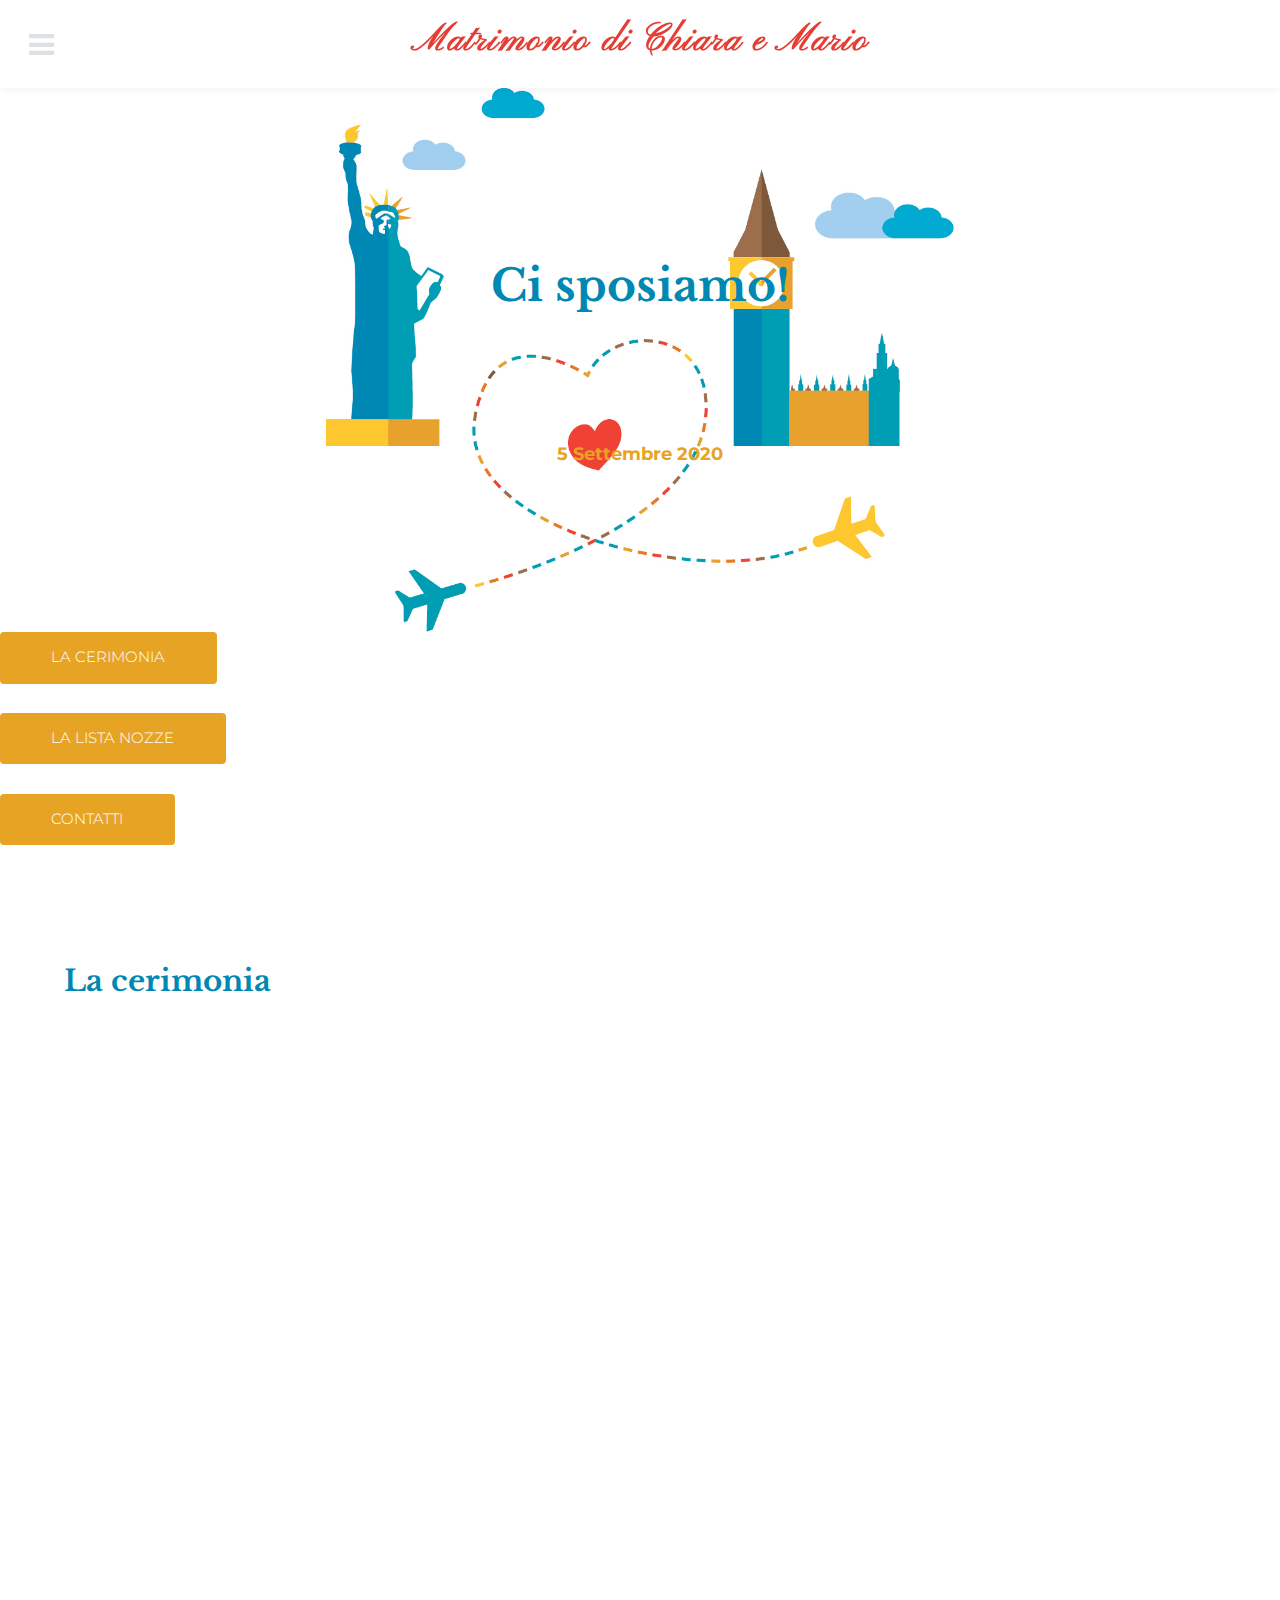
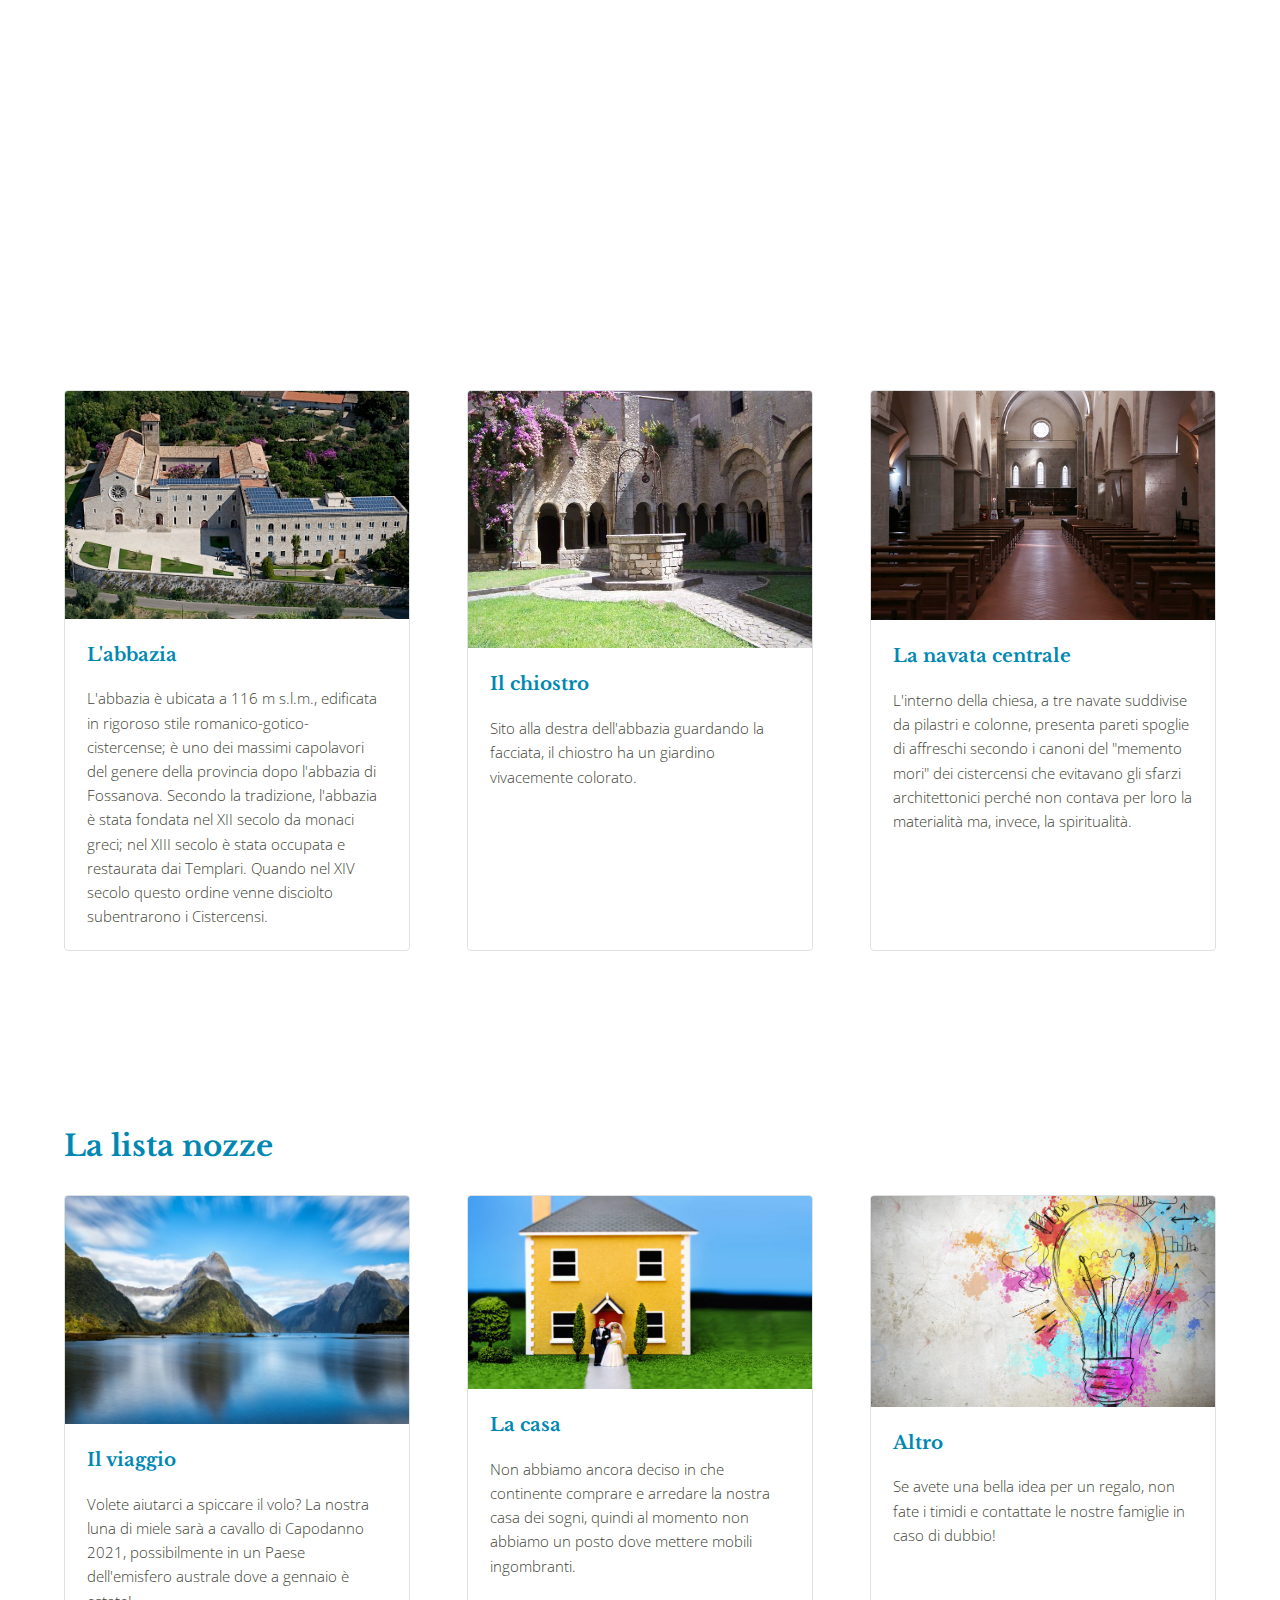
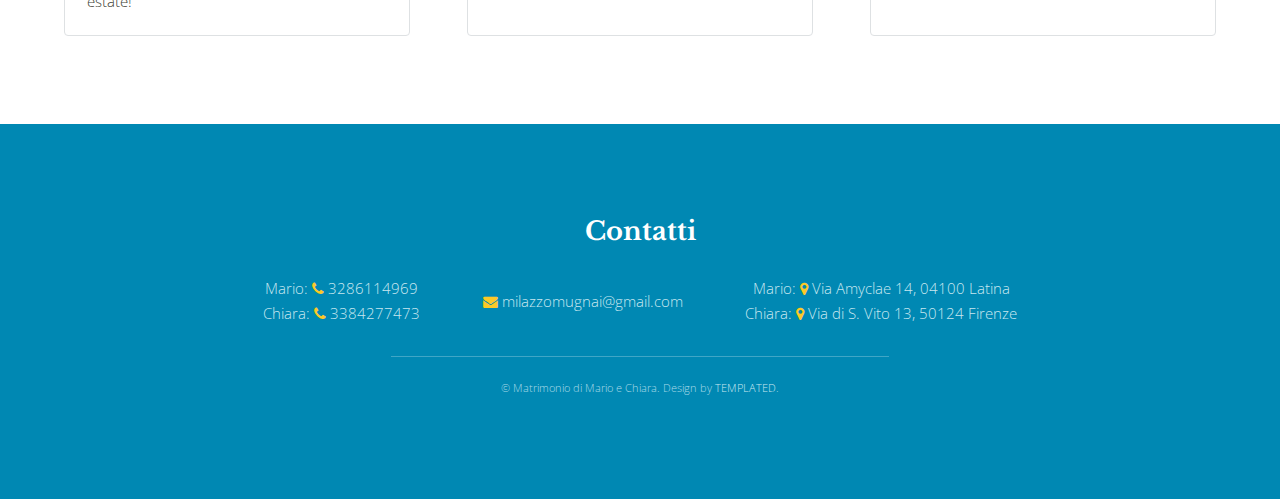
==== commit 1503db3e: "started moving the buttons and the title on top of banner" ====
--- a/index.html
+++ b/index.html
@@ -40,21 +40,23 @@
 	</nav>
 
 	<!-- Banner -->
+
 	<section id="banner">
 		<div class="content">
 			<h1>Ci sposiamo!</h1>
 			<h3>5 Settembre 2020</h3>
-			<ul class="actions">
-				<li><a href="#chiesa" class="button scrolly">La cerimonia</a></li>
-			</ul>
-			<ul class="actions">
-				<li><a href="#listanozze" class="button scrolly">La lista nozze</a></li>
-			</ul>
-			<ul class="actions">
-				<li><a href="#footer" class="button scrolly">Contatti</a></li>
-			</ul>
 		</div>
 	</section>
+
+	<ul class="actions">
+		<li><a href="#chiesa" class="button scrolly">La cerimonia</a></li>
+	</ul>
+	<ul class="actions">
+		<li><a href="#listanozze" class="button scrolly">La lista nozze</a></li>
+	</ul>
+	<ul class="actions">
+		<li><a href="#footer" class="button scrolly">Contatti</a></li>
+	</ul>
 
 	<!-- Chiesa -->
 	<section id="chiesa" class="wrapper">
--- a/assets/css/main.css
+++ b/assets/css/main.css
@@ -2945,13 +2945,15 @@
 		#banner h1 {
 			font-size: 3em;
 			color: #0088b3;
+			/* color: #b3d6f2; */
 			line-height: 1em;
-			margin: 0 0 0.5em 0;
+			margin: 0 0 3em 0;
 			padding: 0;
 		}
 
 		#banner h3 {
 			font-family: "Montserrat", sans-serif;
+			color: #e7a324;
 		}
 
 		@media screen and (max-width: 1280px) {
@@ -3016,11 +3018,11 @@
 
 /* Main */
 
-	#chiesa .inner {
+	#oldchiesa .inner {
 		margin-bottom: 2em;
 	}
 
-	#chiesa .flex-item {
+	#oldchiesa .flex-item {
 		display: -ms-flexbox;
 		-ms-flex-wrap: wrap;
 		-ms-flex-pack: justify;
@@ -3042,28 +3044,28 @@
 		align-items: stretch;
 	}
 
-		#chiesa .flex-item.left div:first-child, #chiesa .flex-item.right div:first-child {
+		#oldchiesa .flex-item.left div:first-child, #oldchiesa .flex-item.right div:first-child {
 			padding-top: 1em;
 		}
 
-		#chiesa .flex-item.left div:last-child, #chiesa .flex-item.right div:last-child {
+		#oldchiesa .flex-item.left div:last-child, #oldchiesa .flex-item.right div:last-child {
 			-moz-align-self: -moz-flex-end;
 			-webkit-align-self: -webkit-flex-end;
 			-ms-align-self: -ms-flex-end;
 			align-self: flex-end;
 		}
 
-		#chiesa .flex-item.left div p, #chiesa .flex-item.right div p {
+		#oldchiesa .flex-item.left div p, #oldchiesa .flex-item.right div p {
 			margin-bottom: 1em;
 		}
 
 		@media screen and (max-width: 1280px) {
 
-			#chiesa .flex-item.left div:first-child, #chiesa .flex-item.right div:first-child {
+			#oldchiesa .flex-item.left div:first-child, #oldchiesa .flex-item.right div:first-child {
 				padding-top: 0;
 			}
 
-			#chiesa .flex-item.left div p, #chiesa .flex-item.right div p {
+			#oldchiesa .flex-item.left div p, #oldchiesa .flex-item.right div p {
 				margin-bottom: 0;
 			}
 
@@ -3071,7 +3073,7 @@
 
 		@media screen and (max-width: 980px) {
 
-			#chiesa .flex-item {
+			#oldchiesa .flex-item {
 				-moz-flex-direction: column;
 				-webkit-flex-direction: column;
 				-ms-flex-direction: column;
@@ -3079,34 +3081,34 @@
 				text-align: center;
 			}
 
-				#chiesa .flex-item.left br, #chiesa .flex-item.right br {
+				#oldchiesa .flex-item.left br, #oldchiesa .flex-item.right br {
 					display: none;
 				}
 
-				#chiesa .flex-item.left div:first-child, #chiesa .flex-item.right div:first-child {
+				#oldchiesa .flex-item.left div:first-child, #oldchiesa .flex-item.right div:first-child {
 					padding-top: 0;
 				}
 
-				#chiesa .flex-item.left div:last-child, #chiesa .flex-item.right div:last-child {
+				#oldchiesa .flex-item.left div:last-child, #oldchiesa .flex-item.right div:last-child {
 					-moz-align-self: center;
 					-webkit-align-self: center;
 					-ms-align-self: center;
 					align-self: center;
 				}
 
-				#chiesa .flex-item.left div p, #chiesa .flex-item.right div p {
+				#oldchiesa .flex-item.left div p, #oldchiesa .flex-item.right div p {
 					margin-bottom: 2em;
 				}
 
 		}
 
-	#chiesa .image.fit {
+	#oldchiesa .image.fit {
 		margin: 0;
 	}
 
 		@media screen and (max-width: 980px) {
 
-			#chiesa .image.fit {
+			#oldchiesa .image.fit {
 				margin: 0 auto 2em auto;
 				max-width: 60%;
 			}
@@ -3115,7 +3117,7 @@
 
 		@media screen and (max-width: 480px) {
 
-			#chiesa .image.fit {
+			#oldchiesa .image.fit {
 				margin: 0 auto 2em auto;
 				max-width: 90%;
 			}
@@ -3133,6 +3135,10 @@
 	@media screen and (max-width: 980px) {
 
 		#listanozze {
+			text-align: center;
+		}
+
+		#chiesa {
 			text-align: center;
 		}
 
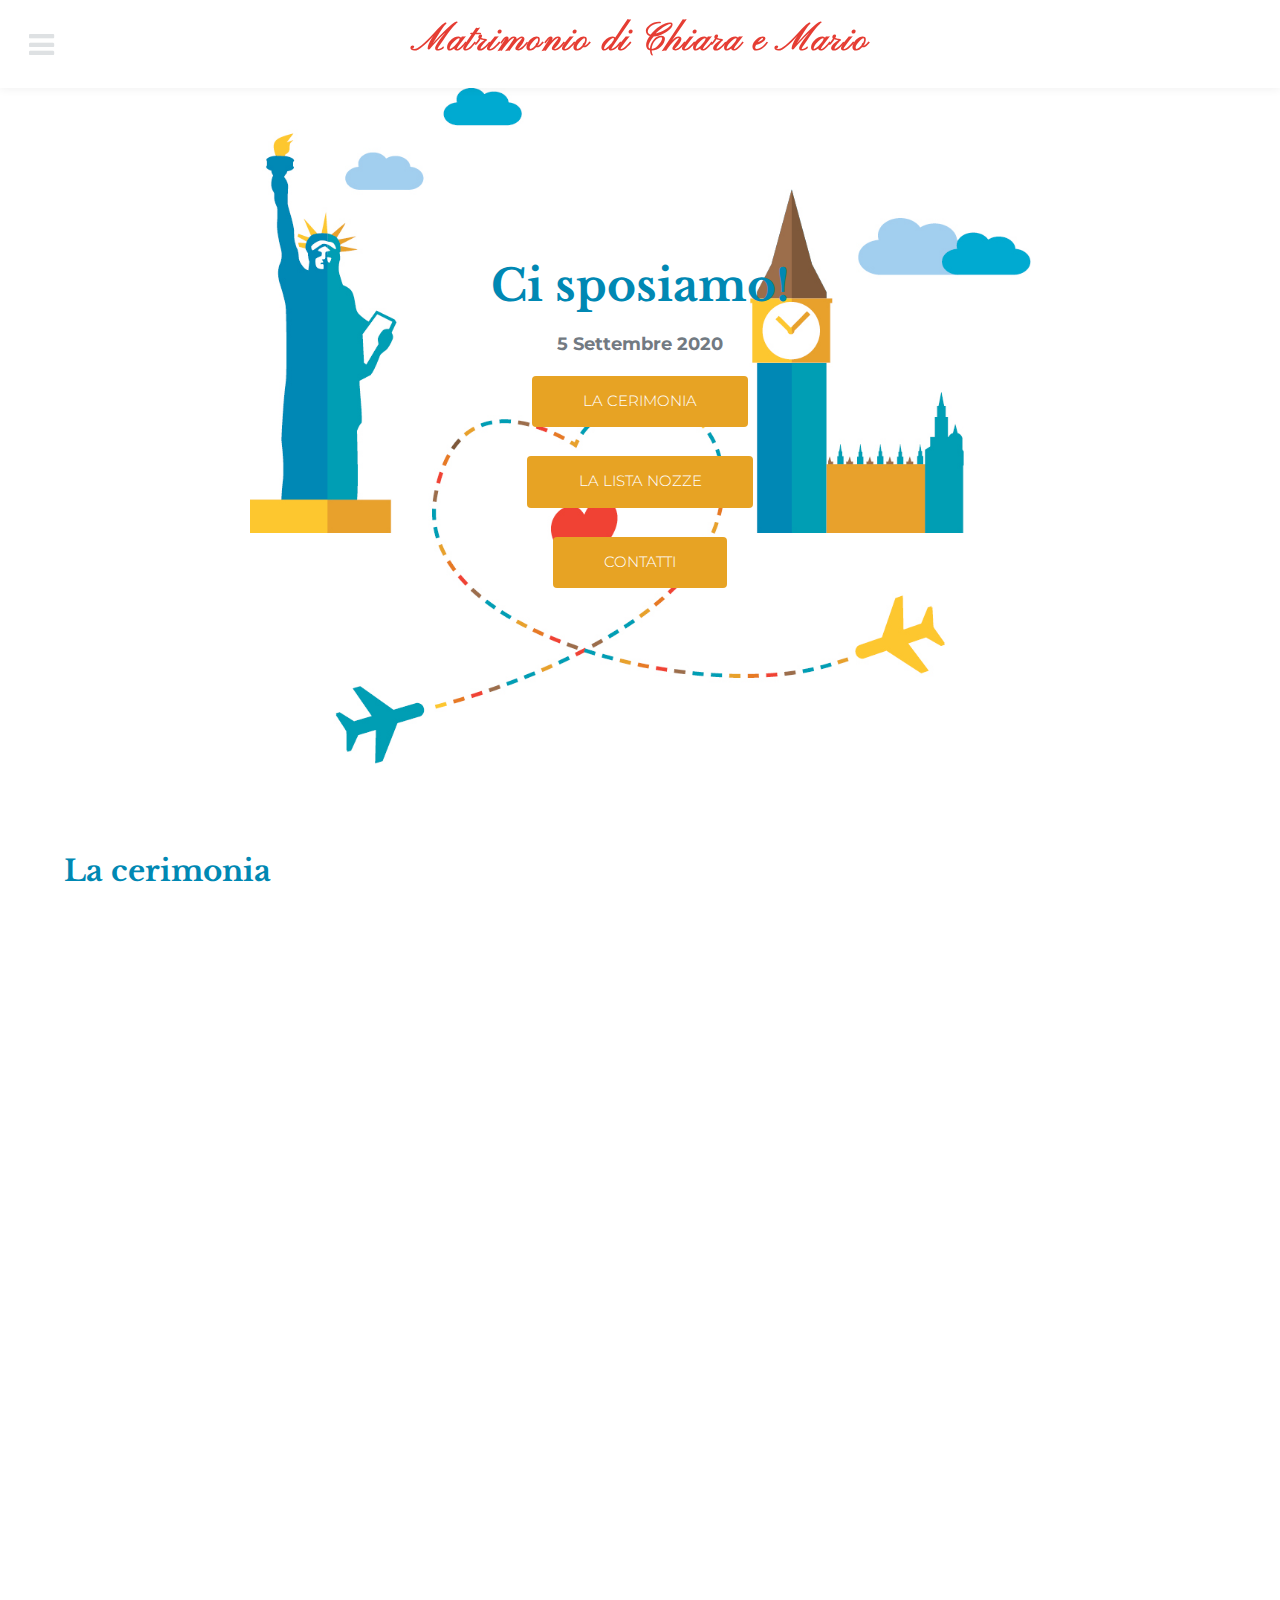
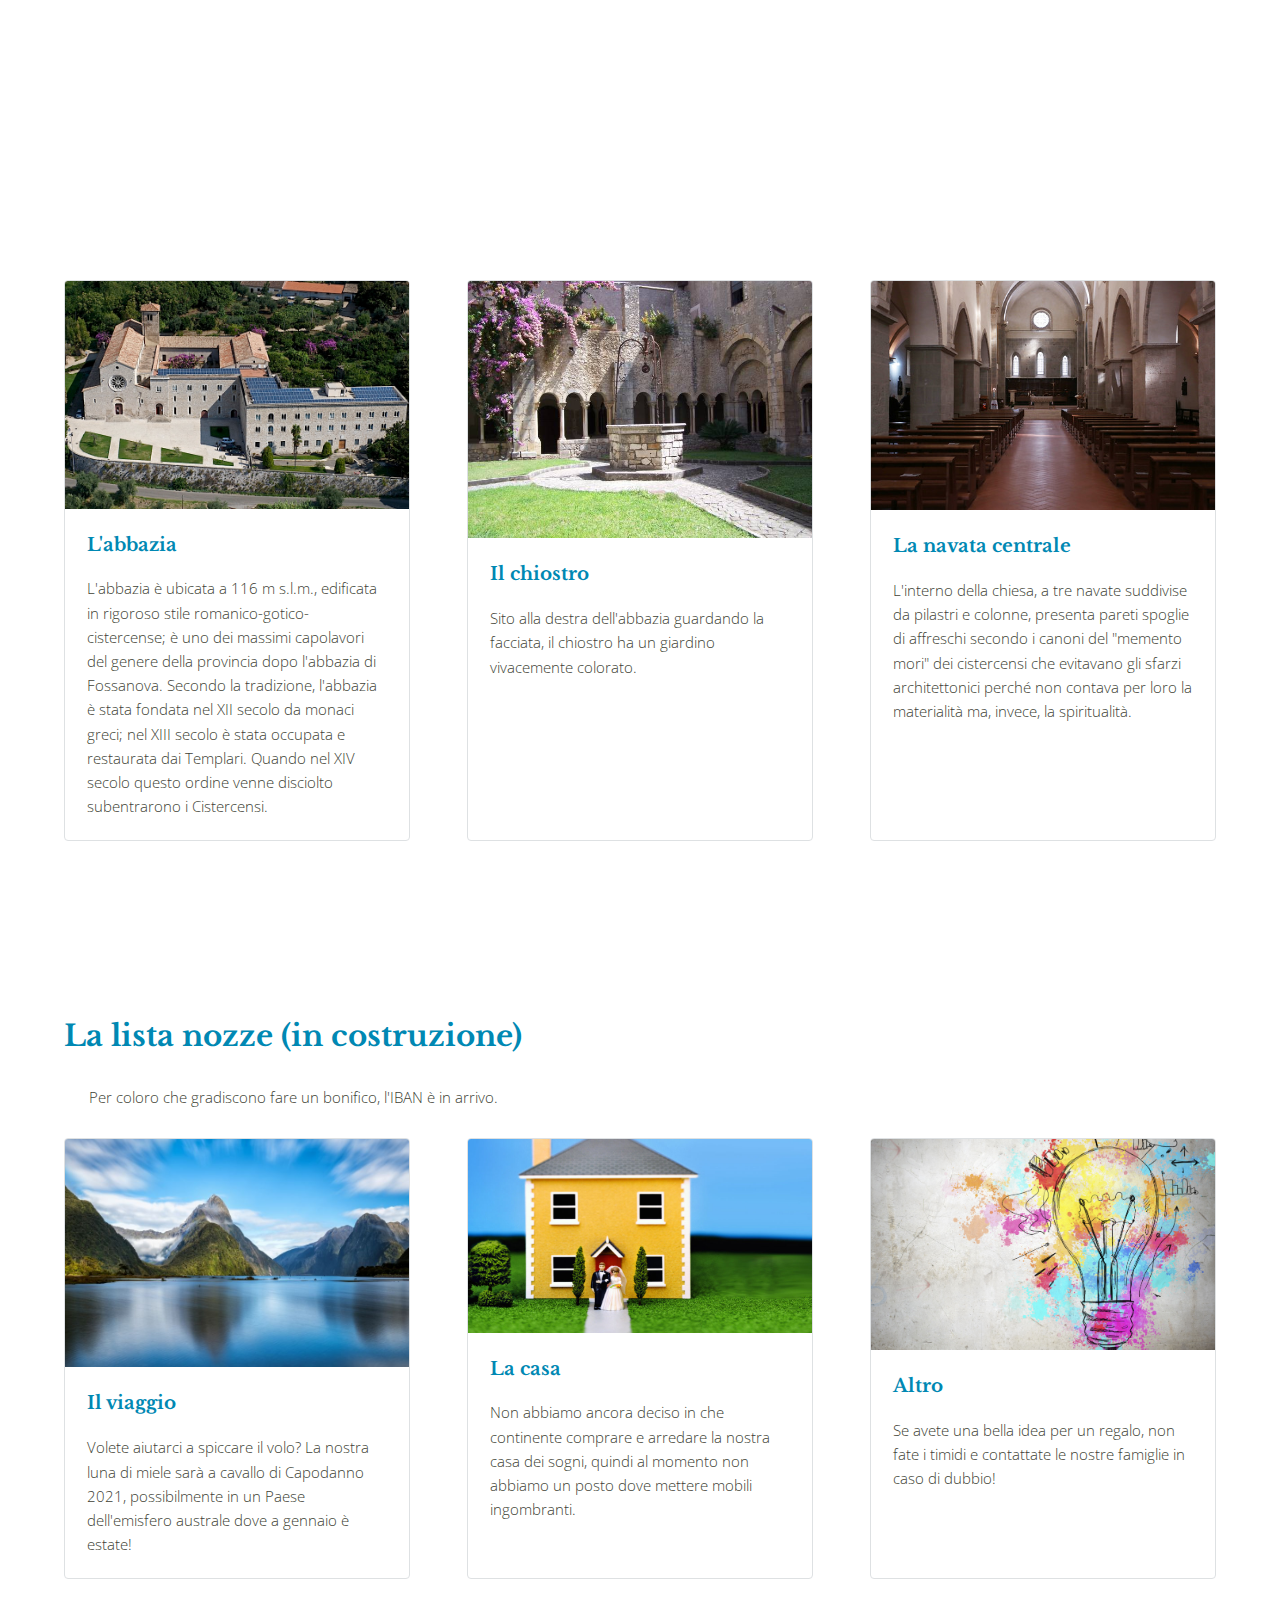
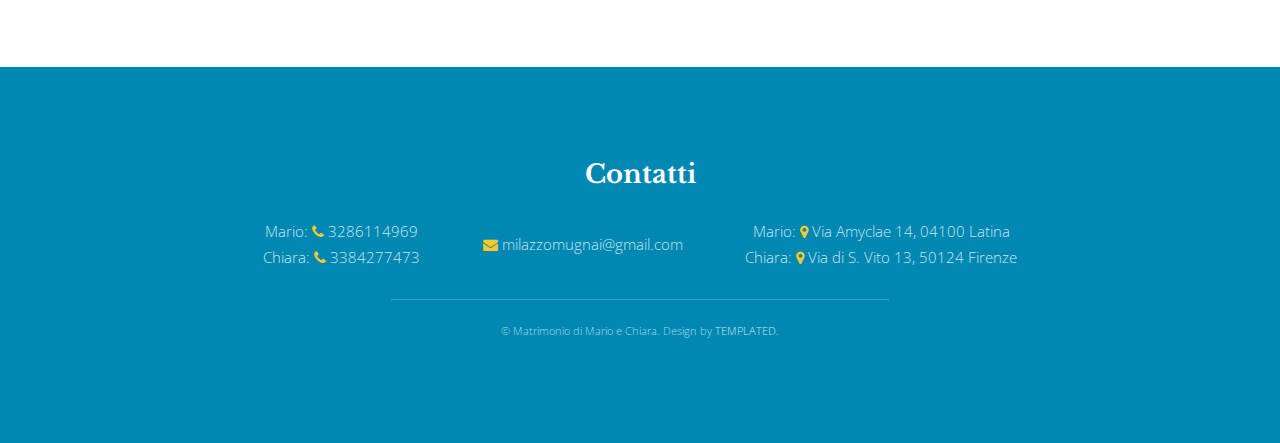
==== commit fed522d1: "added "under construction" to "lista nozze"" ====
--- a/index.html
+++ b/index.html
@@ -40,23 +40,21 @@
 	</nav>
 
 	<!-- Banner -->
-
 	<section id="banner">
 		<div class="content">
 			<h1>Ci sposiamo!</h1>
 			<h3>5 Settembre 2020</h3>
+			<ul class="actions">
+				<li><a href="#chiesa" class="button scrolly">La cerimonia</a></li>
+			</ul>
+			<ul class="actions">
+				<li><a href="#listanozze" class="button scrolly">La lista nozze</a></li>
+			</ul>
+			<ul class="actions">
+				<li><a href="#footer" class="button scrolly">Contatti</a></li>
+			</ul>
 		</div>
 	</section>
-
-	<ul class="actions">
-		<li><a href="#chiesa" class="button scrolly">La cerimonia</a></li>
-	</ul>
-	<ul class="actions">
-		<li><a href="#listanozze" class="button scrolly">La lista nozze</a></li>
-	</ul>
-	<ul class="actions">
-		<li><a href="#footer" class="button scrolly">Contatti</a></li>
-	</ul>
 
 	<!-- Chiesa -->
 	<section id="chiesa" class="wrapper">
@@ -121,9 +119,10 @@
 			</section> -->
 	<!-- Lista nozze -->
 	<section id="listanozze" class="wrapper">
-		<div class="inner flex flex-3">
+		<div class="inner flex centered-titles">
 			<div class="flex-item">
-					<h1>La lista nozze</h1>
+					<h1>La lista nozze (in costruzione)</h1>
+					<p>Per coloro che gradiscono fare un bonifico, l'IBAN è in arrivo.</p>
 			</div>
 		</div>
 
--- a/assets/css/main.css
+++ b/assets/css/main.css
@@ -2601,6 +2601,10 @@
 				text-align: right;
 			}
 
+			.flex.centered-titles .flex-item {
+				text-align: center;
+			}
+
 		@media screen and (max-width: 980px) {
 
 			.flex {
@@ -2621,6 +2625,10 @@
 
 					.flex.flex-3 .flex-item.left {
 						text-align: right;
+					}
+
+					.flex.centered-titles .flex-item {
+						text-align: center;
 					}
 
 		}
@@ -2945,15 +2953,13 @@
 		#banner h1 {
 			font-size: 3em;
 			color: #0088b3;
-			/* color: #b3d6f2; */
 			line-height: 1em;
-			margin: 0 0 3em 0;
+			margin: 0 0 0.5em 0;
 			padding: 0;
 		}
 
 		#banner h3 {
 			font-family: "Montserrat", sans-serif;
-			color: #e7a324;
 		}
 
 		@media screen and (max-width: 1280px) {
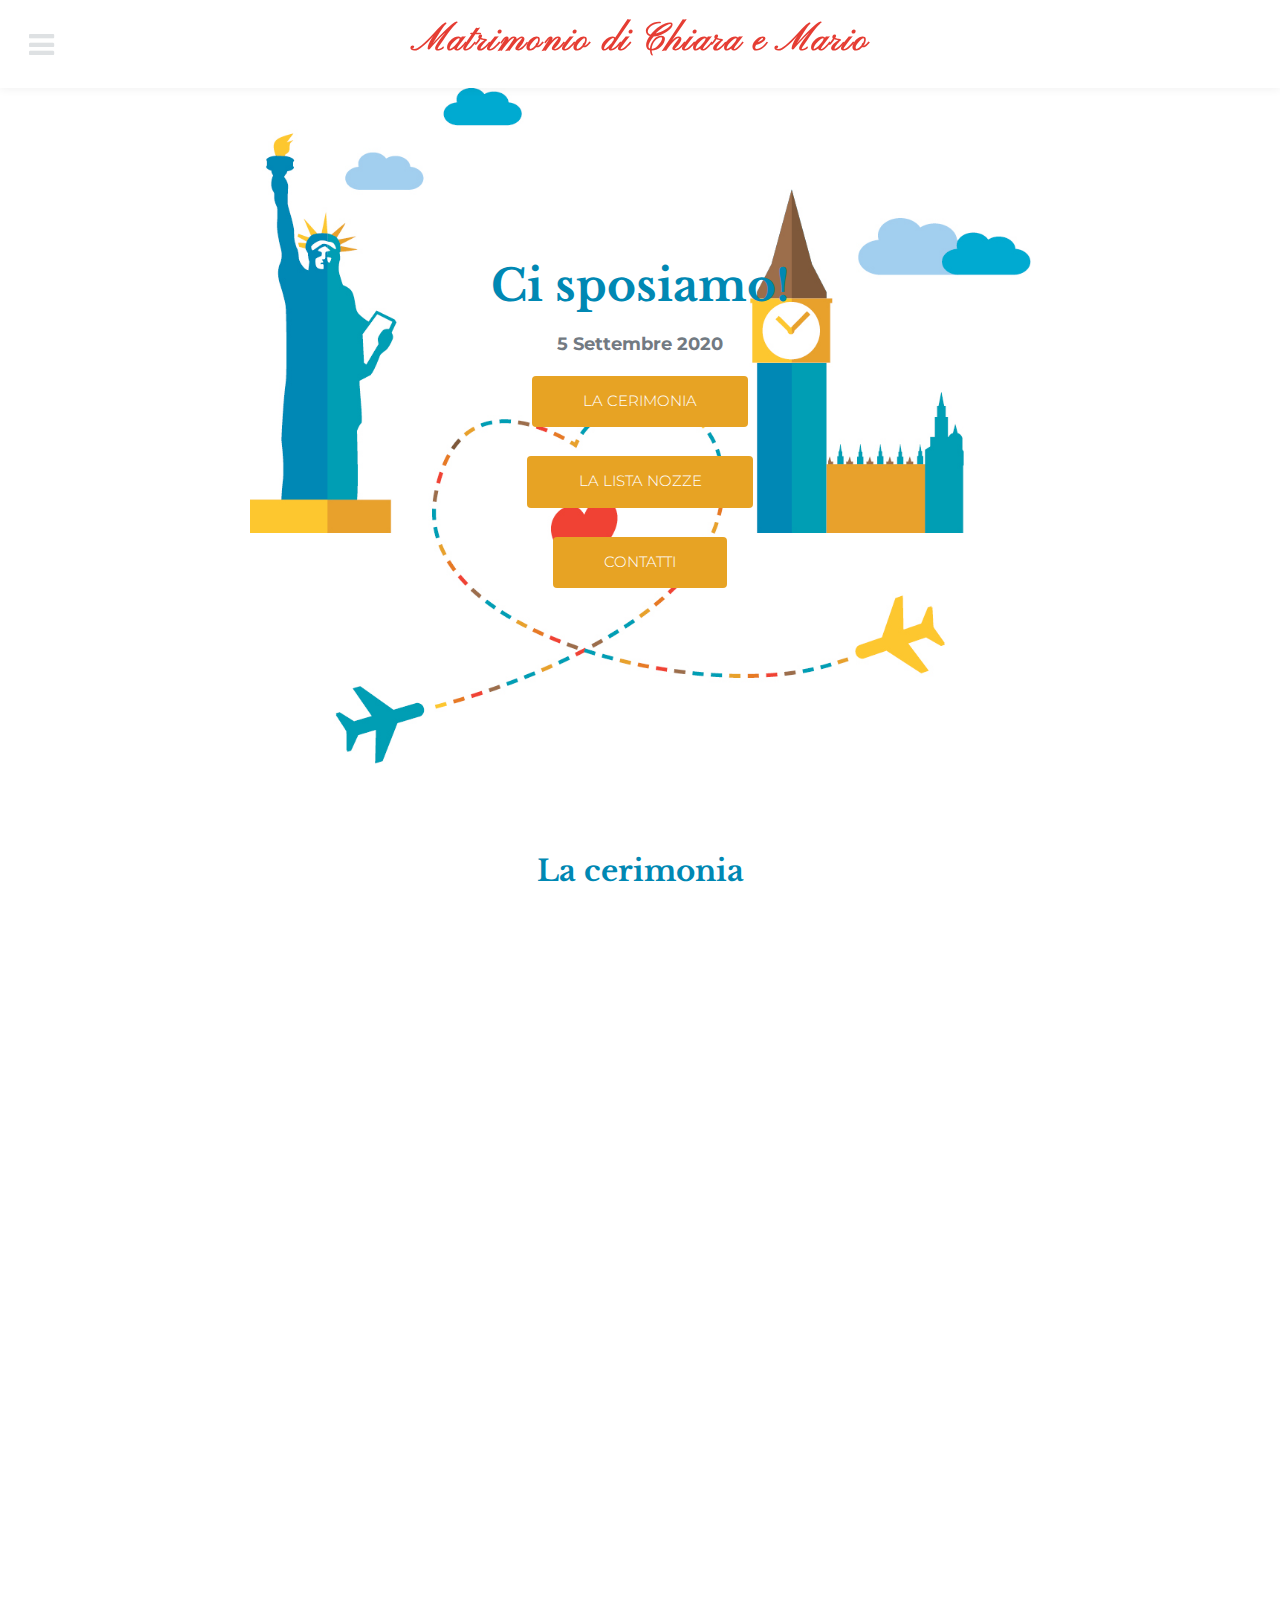
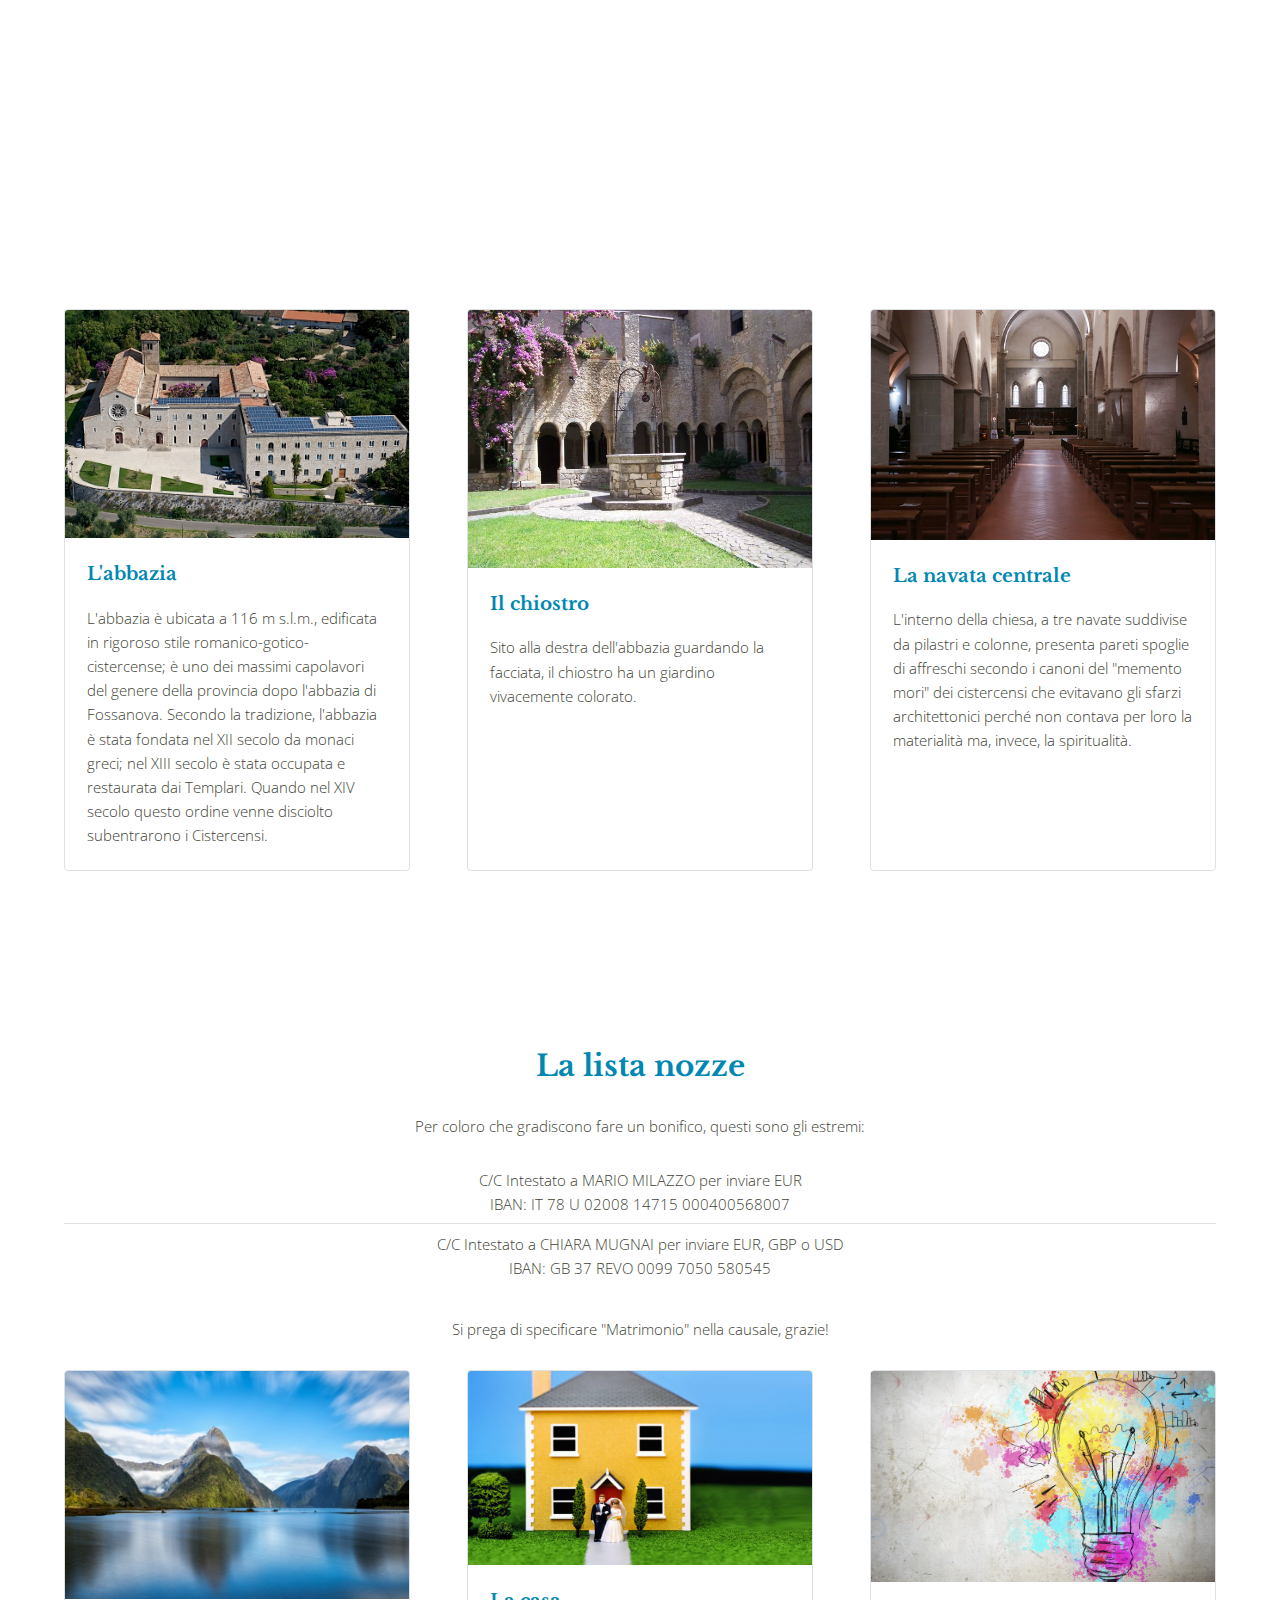
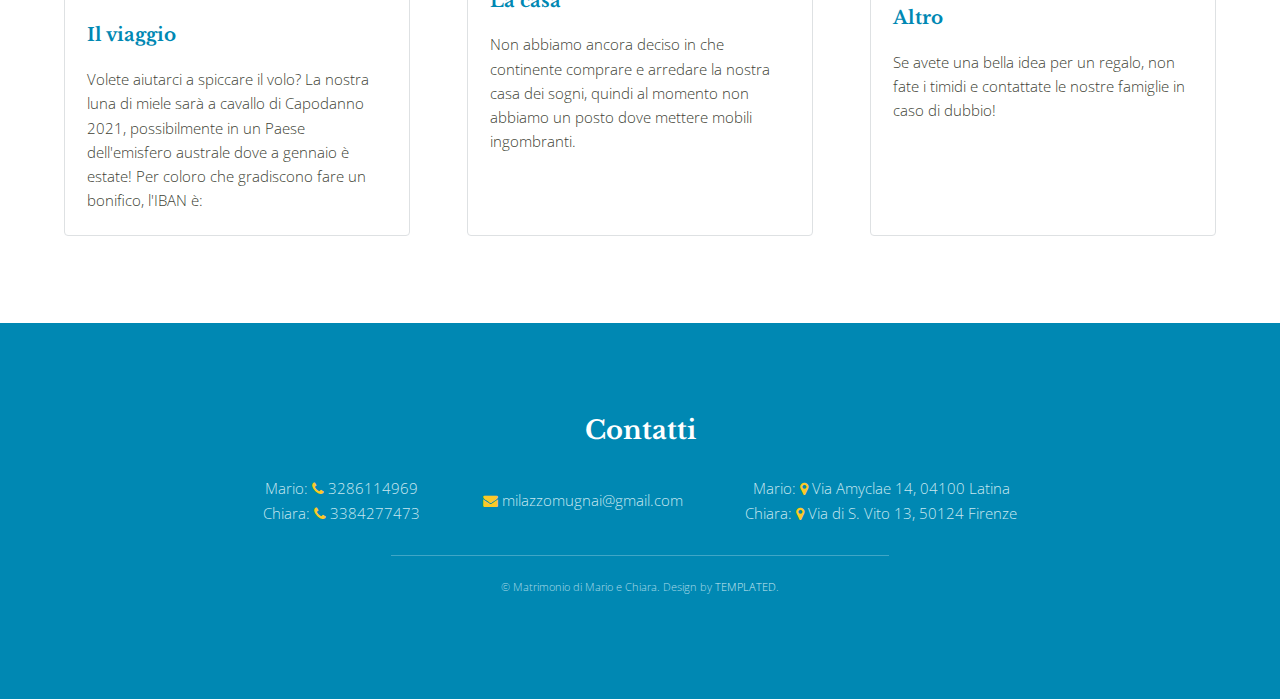
==== commit f753e91e: "aggiunti IBAN; titoli sezioni sempre centrati" ====
--- a/index.html
+++ b/index.html
@@ -58,13 +58,13 @@
 
 	<!-- Chiesa -->
 	<section id="chiesa" class="wrapper">
-		<div class="inner flex flex-3">
-			<div class="flex-item">
+		<div class="inner">
+			<div class="align-center">
 				<h1>La cerimonia</h1>
 			</div>
 		</div>
 
-		<div class="resp-container">
+		<div class="resp-container image fit">
     <iframe class="resp-iframe"
 		src="https://www.google.com/maps/embed?pb=!1m18!1m12!1m3!1d2985.0526964678083!2d12.979002815270242!3d41.5681040927357!2m3!1f0!2f0!3f0!3m2!1i1024!2i768!4f13.1!3m3!1m2!1s0x1325720565618c3f%3A0xc49a3d6836573c7d!2sAbbazia%20di%20Valvisciolo!5e0!3m2!1sen!2sit!4v1577220360543!5m2!1sen!2sit"
 	 	allowfullscreen=""></iframe>
@@ -119,10 +119,17 @@
 			</section> -->
 	<!-- Lista nozze -->
 	<section id="listanozze" class="wrapper">
-		<div class="inner flex centered-titles">
-			<div class="flex-item">
-					<h1>La lista nozze (in costruzione)</h1>
-					<p>Per coloro che gradiscono fare un bonifico, l'IBAN è in arrivo.</p>
+		<div class="inner">
+			<div class="align-center">
+				<h1>La lista nozze</h1>
+				<p>Per coloro che gradiscono fare un bonifico, questi sono gli estremi:</p>
+				<ul class="alt">
+					<li>C/C Intestato a MARIO MILAZZO per inviare EUR<br>
+					IBAN: IT 78 U 02008 14715 000400568007</li>
+					<li>C/C Intestato a CHIARA MUGNAI per inviare EUR, GBP o USD<br>
+					IBAN: GB 37 REVO 0099 7050 580545</li>
+				</ul>
+					<p>Si prega di specificare "Matrimonio" nella causale, grazie!</p>
 			</div>
 		</div>
 
@@ -133,7 +140,9 @@
 				</div>
 				<div class="content">
 					<h3>Il viaggio</h3>
-					<p>Volete aiutarci a spiccare il volo? La nostra luna di miele sarà a cavallo di Capodanno 2021, possibilmente in un Paese dell'emisfero australe dove a gennaio è estate!</p>
+					<p>Volete aiutarci a spiccare il volo? La nostra luna di miele sarà a cavallo di Capodanno 2021, possibilmente in un Paese dell'emisfero australe dove a gennaio è estate!
+					Per coloro che gradiscono fare un bonifico, l'IBAN è:
+				</p>
 				</div>
 			</div>
 			<div class="flex-item box">
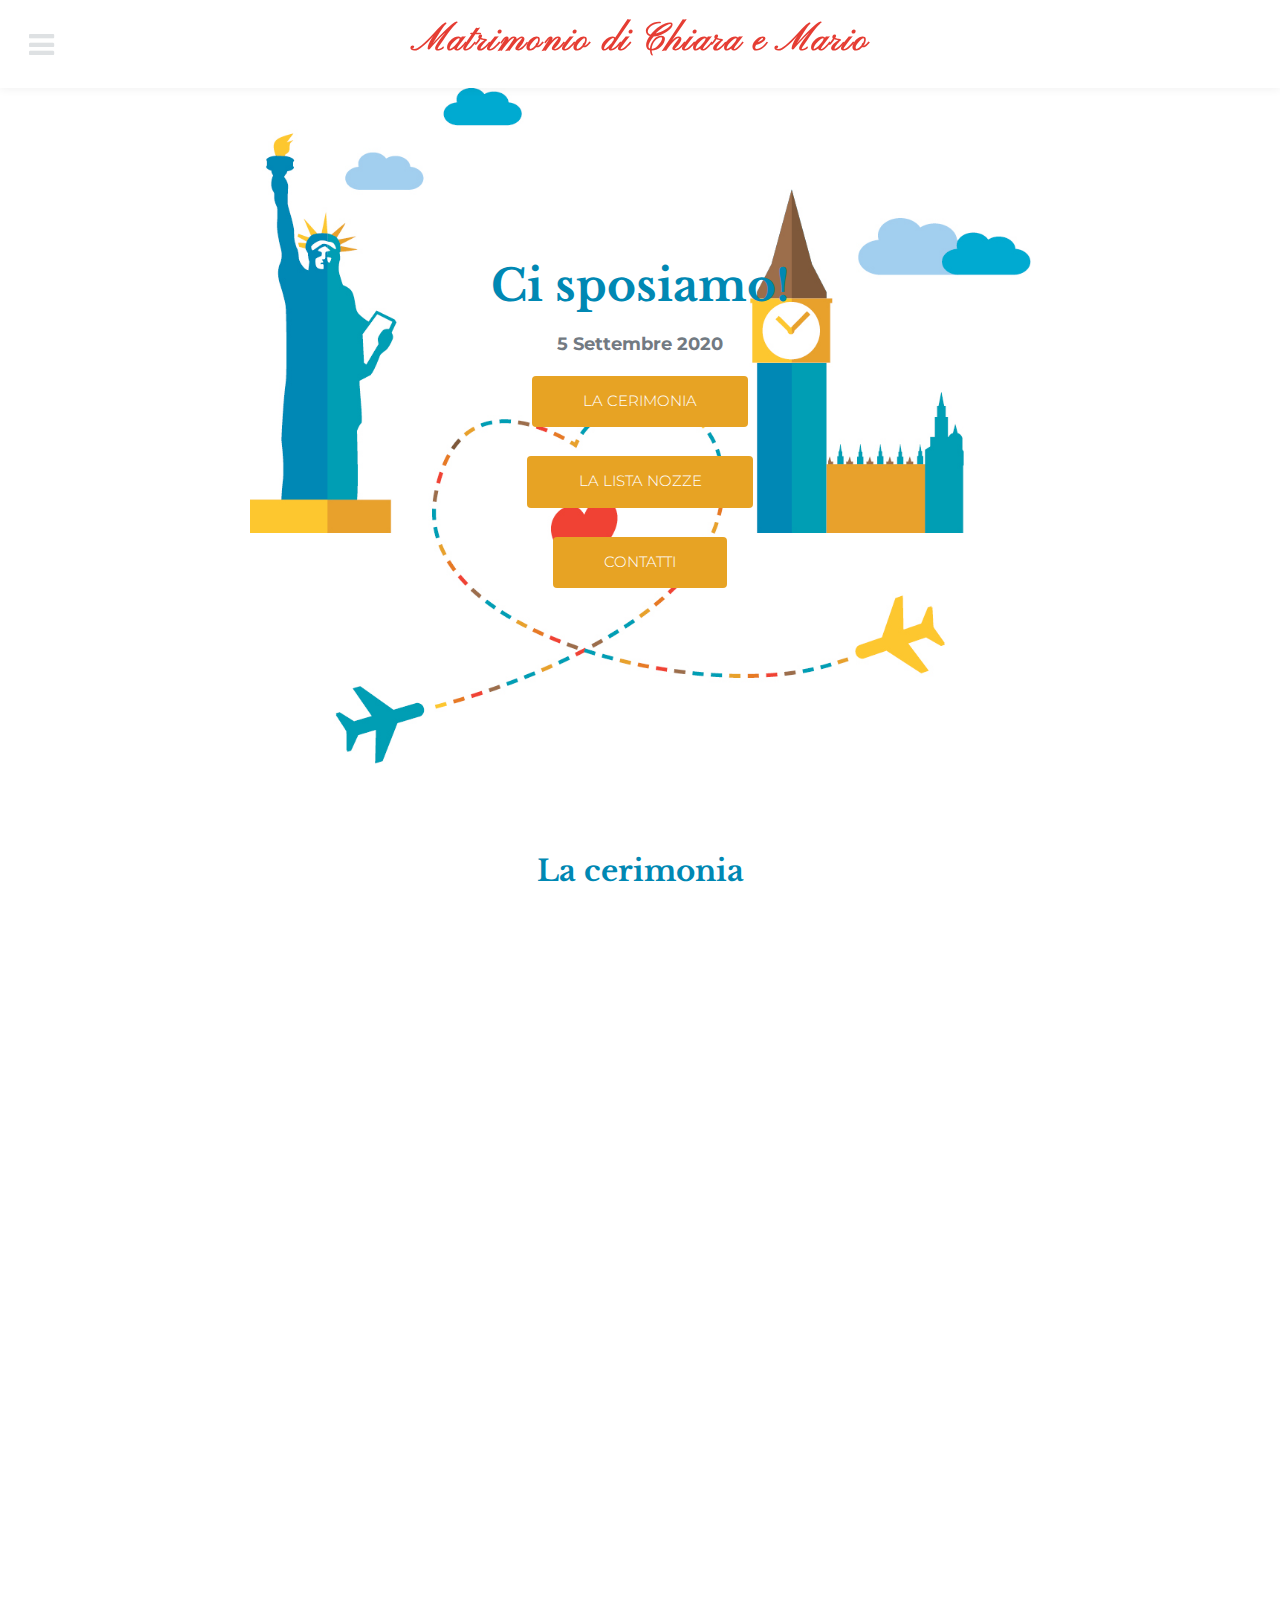
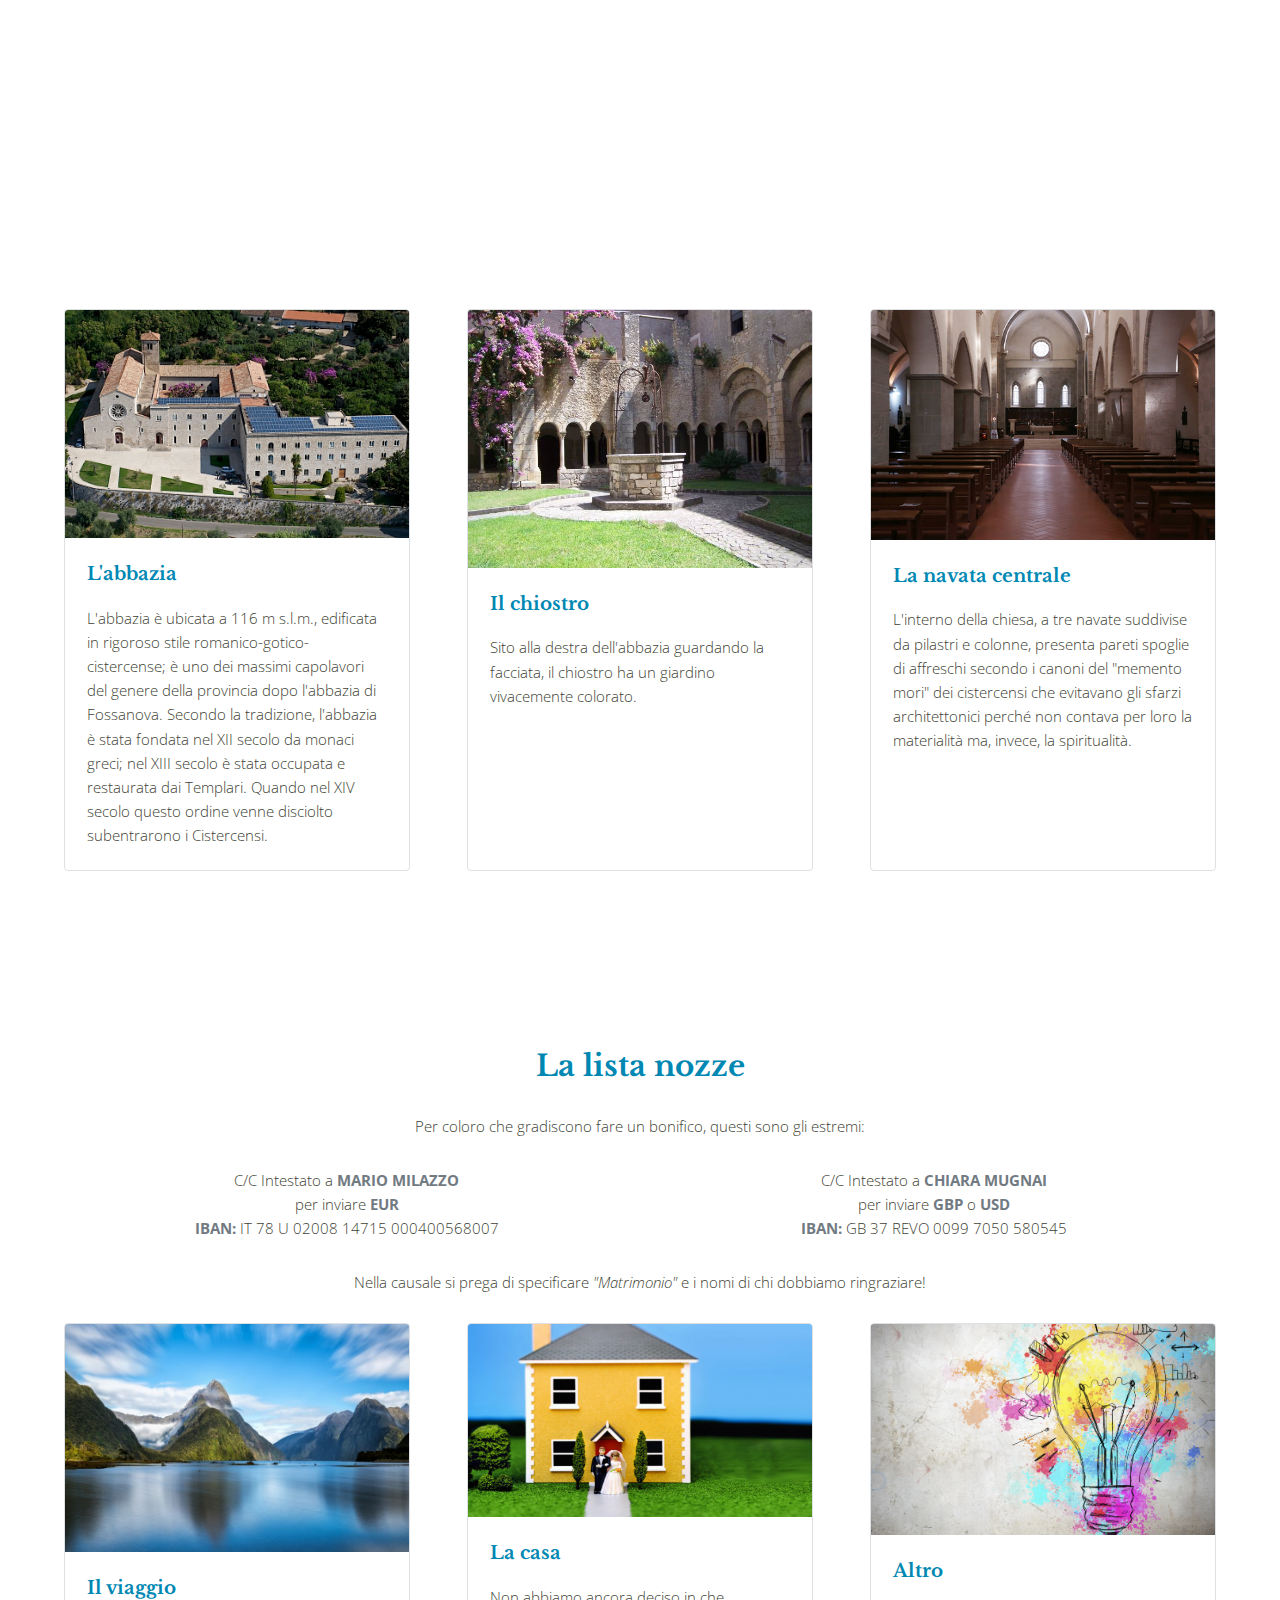
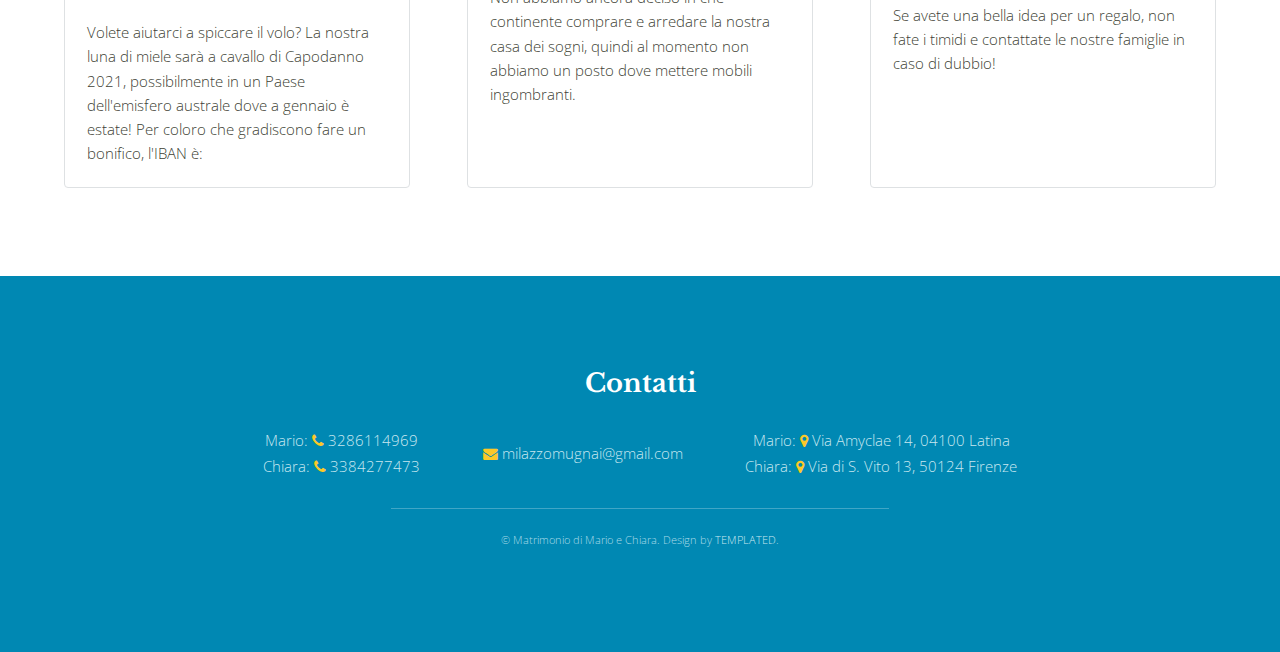
==== commit 16bb2195: "modifiche di stile alla lista IBAN" ====
--- a/index.html
+++ b/index.html
@@ -117,19 +117,26 @@
 
 						</div>
 			</section> -->
+	<!-- <span class="image fit"><img src="images/notine.jpg" alt="" /></span> -->
 	<!-- Lista nozze -->
 	<section id="listanozze" class="wrapper">
 		<div class="inner">
 			<div class="align-center">
 				<h1>La lista nozze</h1>
 				<p>Per coloro che gradiscono fare un bonifico, questi sono gli estremi:</p>
-				<ul class="alt">
-					<li>C/C Intestato a MARIO MILAZZO per inviare EUR<br>
-					IBAN: IT 78 U 02008 14715 000400568007</li>
-					<li>C/C Intestato a CHIARA MUGNAI per inviare EUR, GBP o USD<br>
-					IBAN: GB 37 REVO 0099 7050 580545</li>
-				</ul>
-					<p>Si prega di specificare "Matrimonio" nella causale, grazie!</p>
+				<div class="row">
+				<div class="6u 12u$(small)">
+					<p>C/C Intestato a <b>MARIO MILAZZO</b><br>
+					per inviare <b>EUR</b><br>
+					<b>IBAN:</b> IT 78 U 02008 14715 000400568007</p>
+				</div>
+				<div class="6u$ 12u$(small)">
+					<p>C/C Intestato a <b>CHIARA MUGNAI</b><br>
+					per inviare <b>GBP</b> o <b>USD</b><br>
+					<b>IBAN:</b> GB 37 REVO 0099 7050 580545</p>
+				</div>
+				</div>
+					<p>Nella causale si prega di specificare <i>"Matrimonio"</i> e i nomi di chi dobbiamo ringraziare!</p>
 			</div>
 		</div>
 
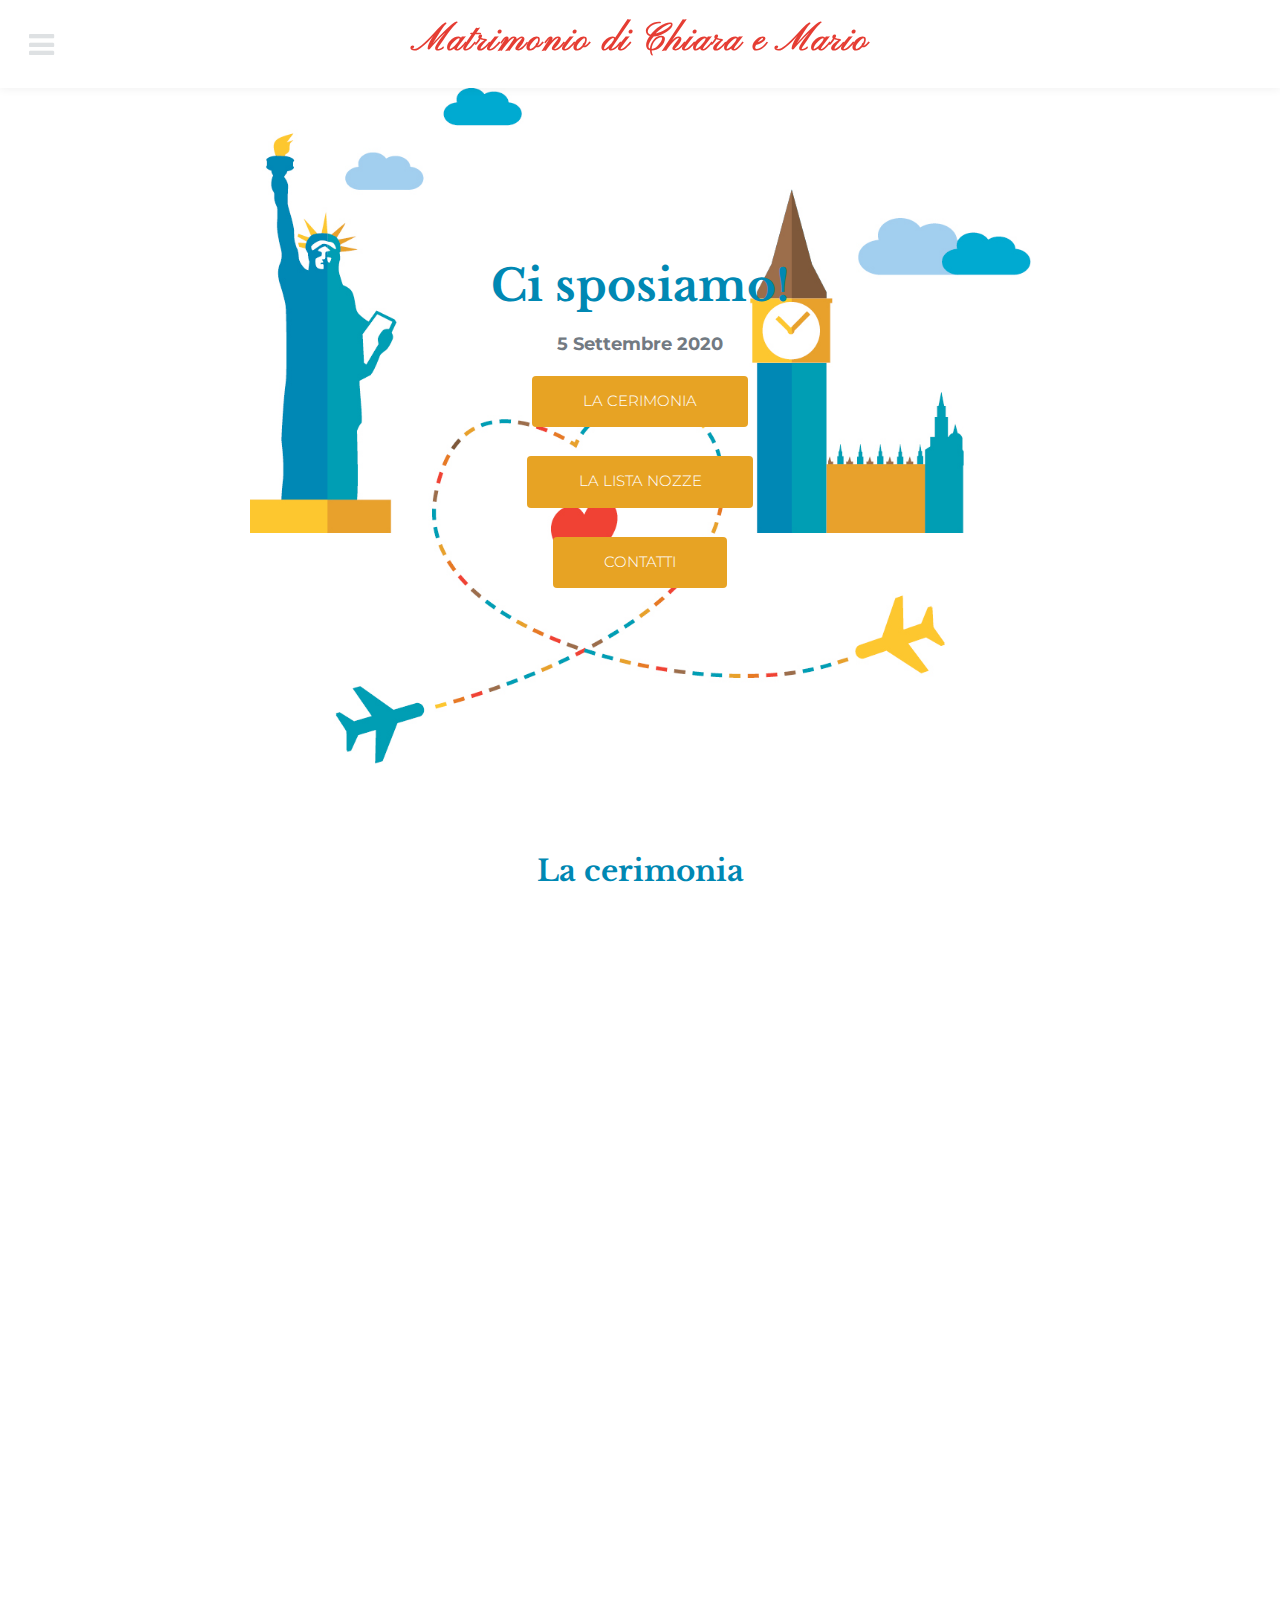
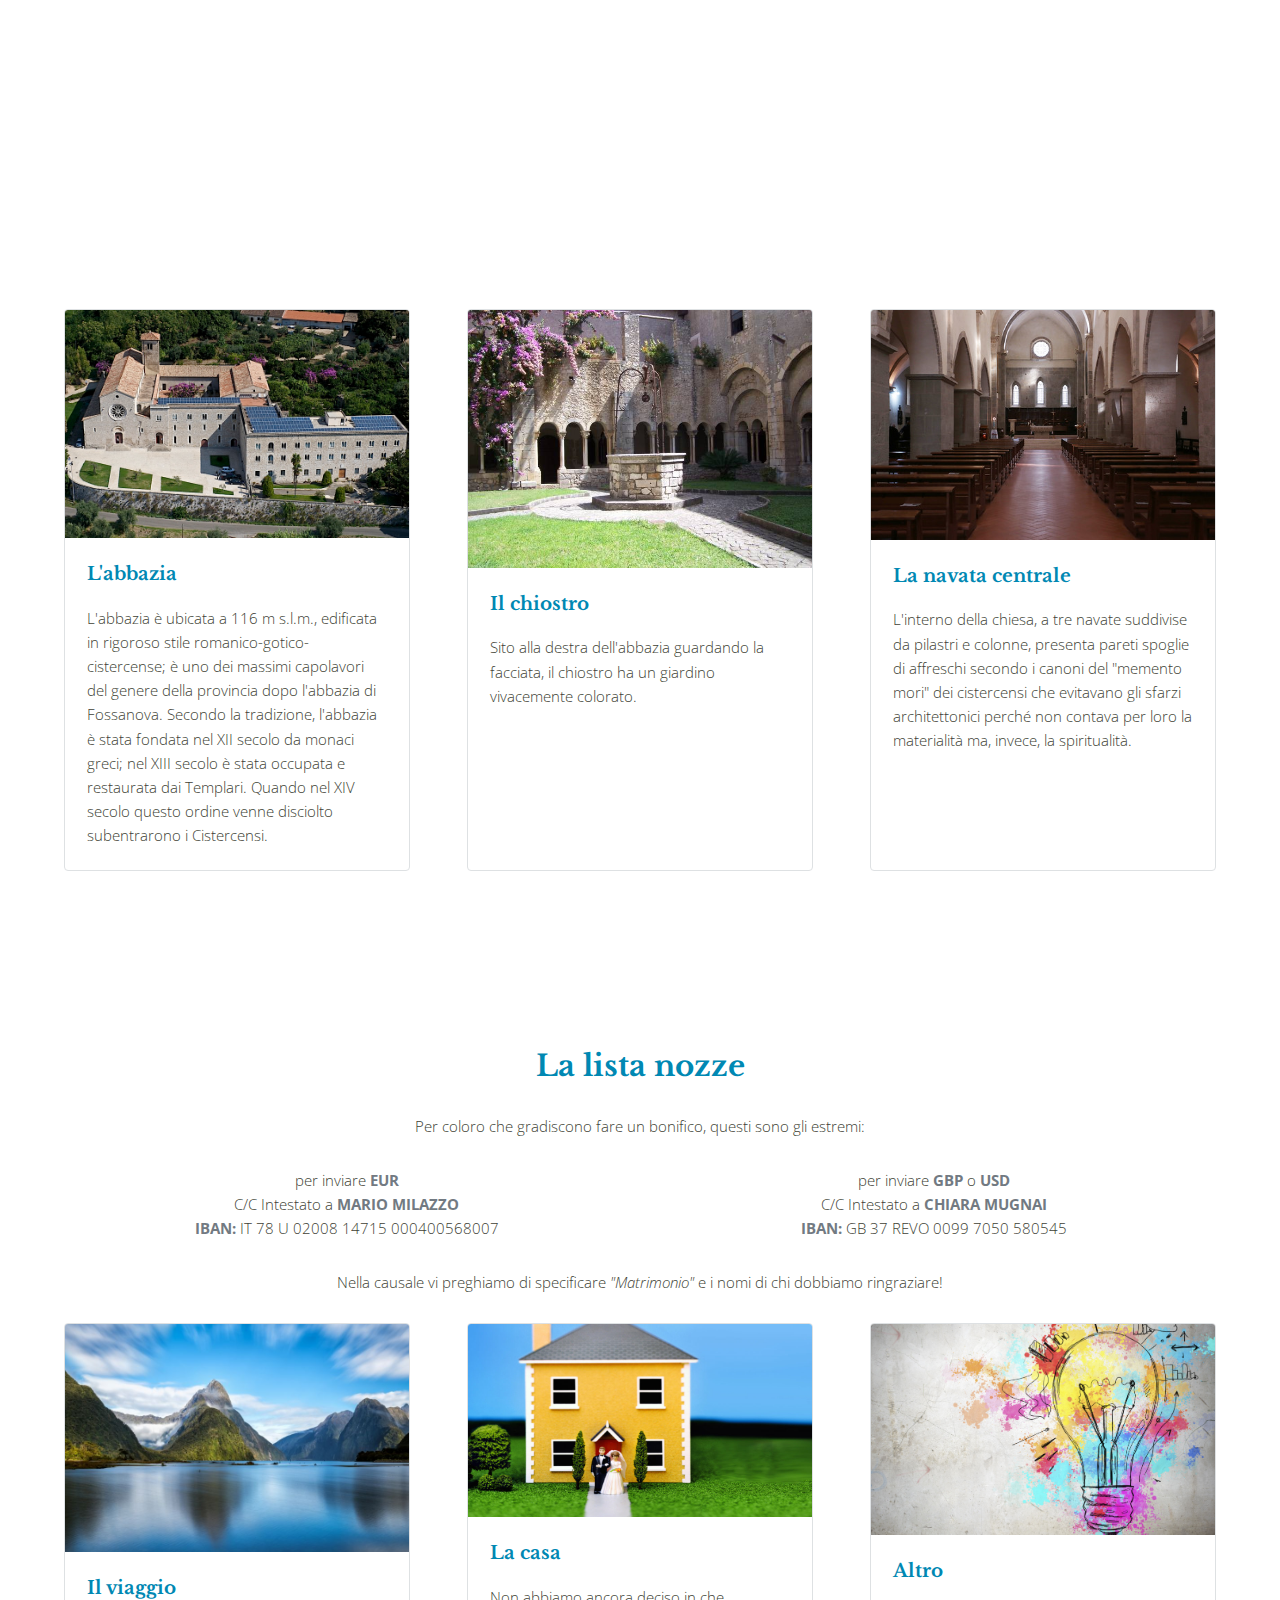
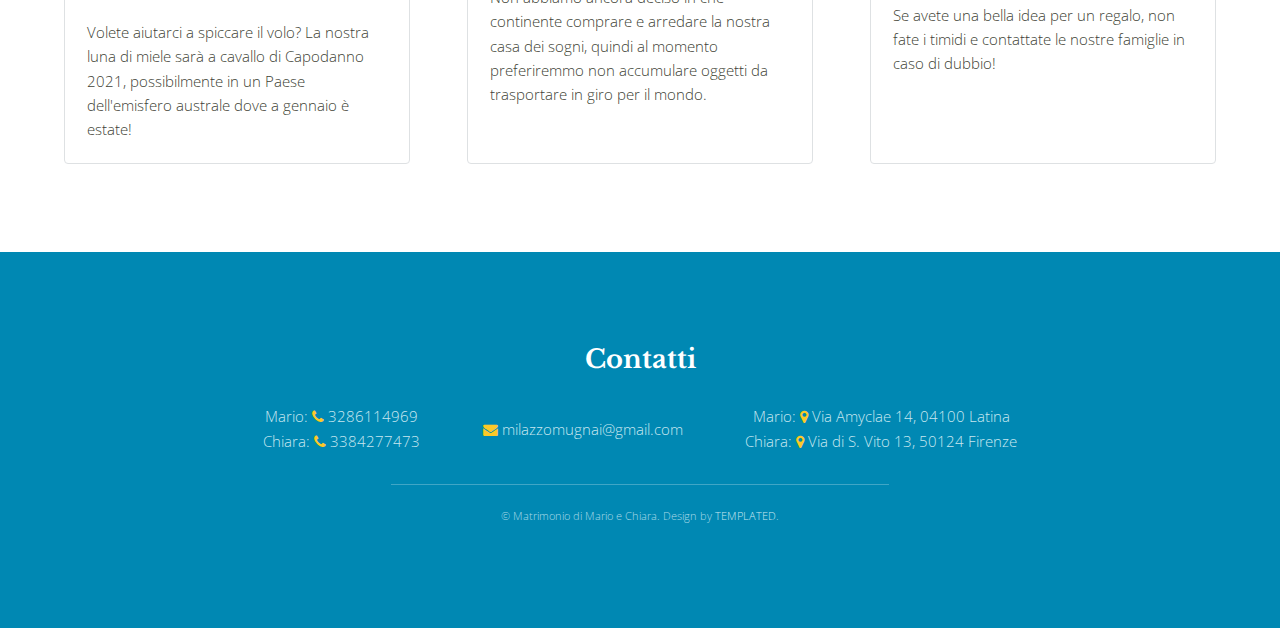
==== commit 96d73064: "modifiche all'ordine delle parole nei paragrafi iban" ====
--- a/index.html
+++ b/index.html
@@ -126,17 +126,17 @@
 				<p>Per coloro che gradiscono fare un bonifico, questi sono gli estremi:</p>
 				<div class="row">
 				<div class="6u 12u$(small)">
-					<p>C/C Intestato a <b>MARIO MILAZZO</b><br>
-					per inviare <b>EUR</b><br>
+					<p>per inviare <b>EUR</b><br>
+					C/C Intestato a <b>MARIO MILAZZO</b><br>
 					<b>IBAN:</b> IT 78 U 02008 14715 000400568007</p>
 				</div>
 				<div class="6u$ 12u$(small)">
-					<p>C/C Intestato a <b>CHIARA MUGNAI</b><br>
-					per inviare <b>GBP</b> o <b>USD</b><br>
+					<p>per inviare <b>GBP</b> o <b>USD</b><br>
+					C/C Intestato a <b>CHIARA MUGNAI</b><br>
 					<b>IBAN:</b> GB 37 REVO 0099 7050 580545</p>
 				</div>
 				</div>
-					<p>Nella causale si prega di specificare <i>"Matrimonio"</i> e i nomi di chi dobbiamo ringraziare!</p>
+					<p>Nella causale vi preghiamo di specificare <i>"Matrimonio"</i> e i nomi di chi dobbiamo ringraziare!</p>
 			</div>
 		</div>
 
@@ -147,9 +147,7 @@
 				</div>
 				<div class="content">
 					<h3>Il viaggio</h3>
-					<p>Volete aiutarci a spiccare il volo? La nostra luna di miele sarà a cavallo di Capodanno 2021, possibilmente in un Paese dell'emisfero australe dove a gennaio è estate!
-					Per coloro che gradiscono fare un bonifico, l'IBAN è:
-				</p>
+					<p>Volete aiutarci a spiccare il volo? La nostra luna di miele sarà a cavallo di Capodanno 2021, possibilmente in un Paese dell'emisfero australe dove a gennaio è estate!</p>
 				</div>
 			</div>
 			<div class="flex-item box">
@@ -158,7 +156,7 @@
 				</div>
 				<div class="content">
 					<h3>La casa</h3>
-					<p>Non abbiamo ancora deciso in che continente comprare e arredare la nostra casa dei sogni, quindi al momento non abbiamo un posto dove mettere mobili ingombranti.</p>
+					<p>Non abbiamo ancora deciso in che continente comprare e arredare la nostra casa dei sogni, quindi al momento preferiremmo non accumulare oggetti da trasportare in giro per il mondo.</p>
 				</div>
 			</div>
 			<div class="flex-item box">
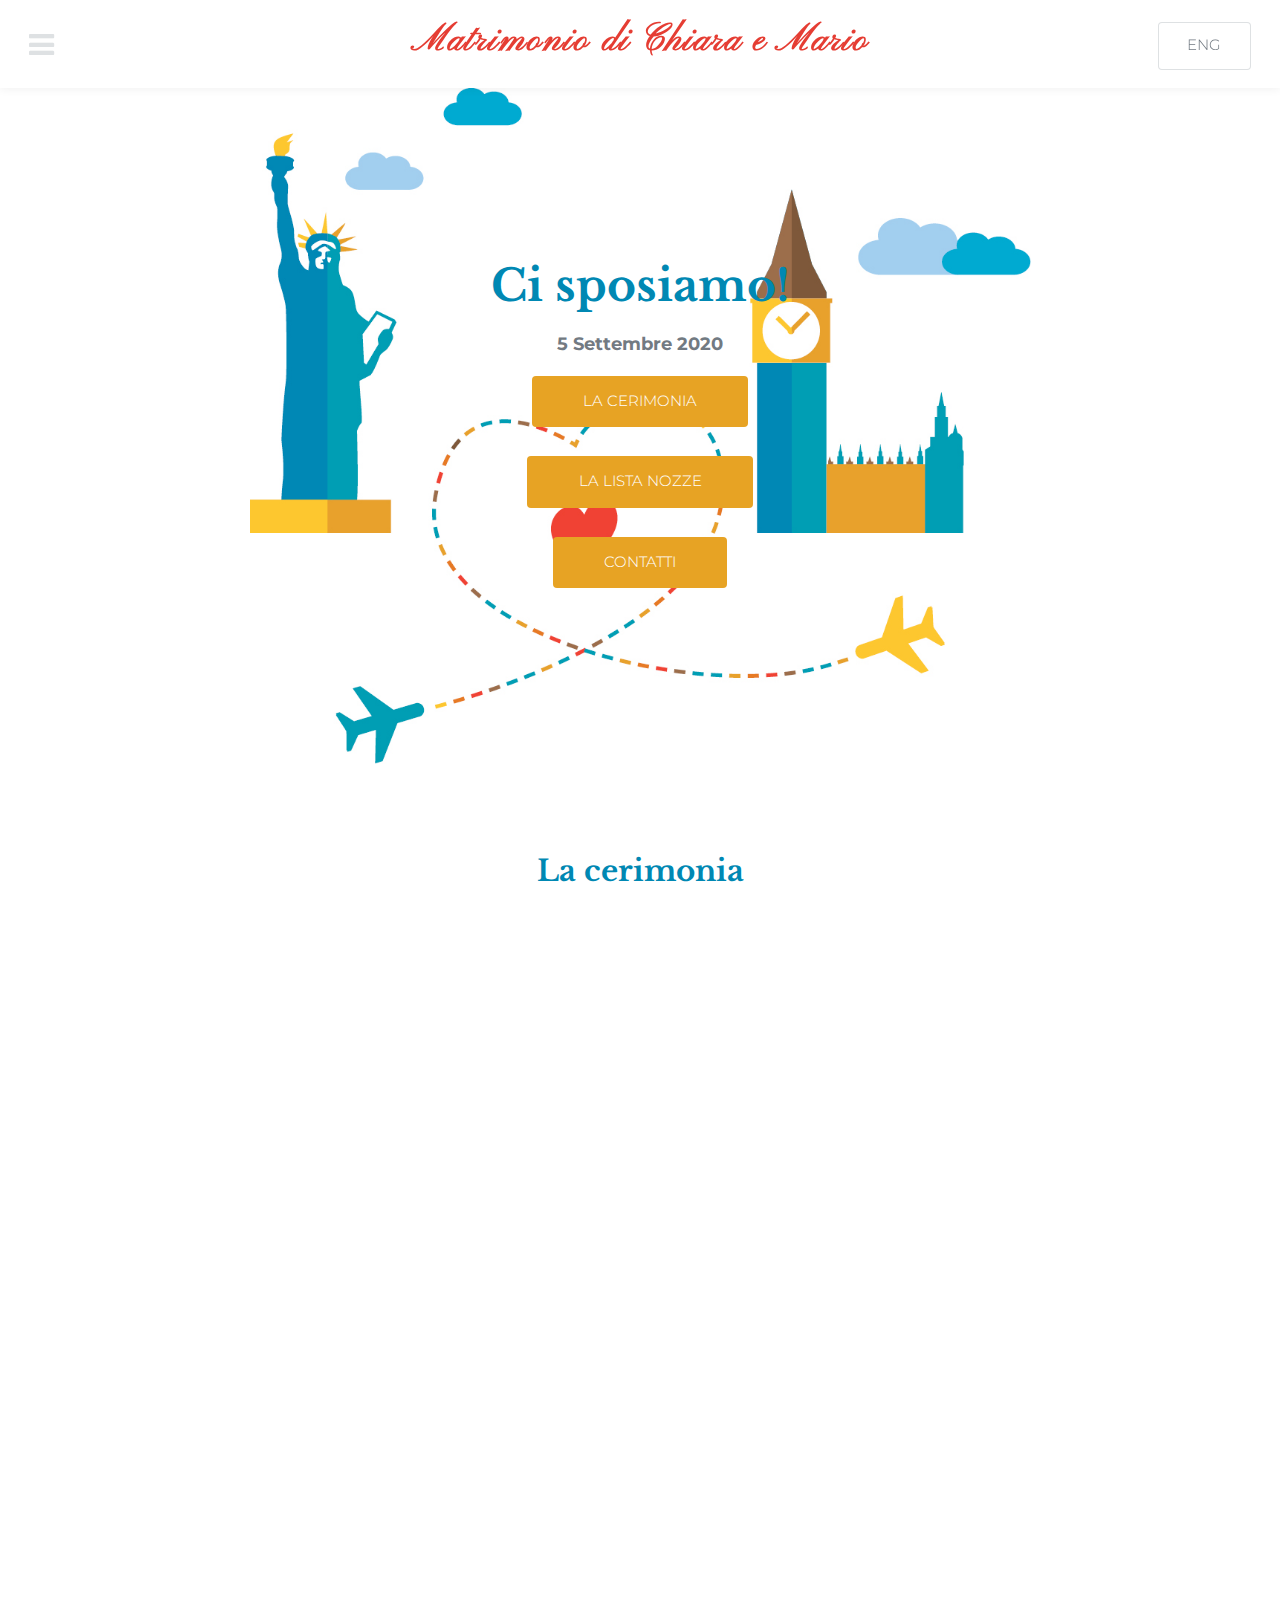
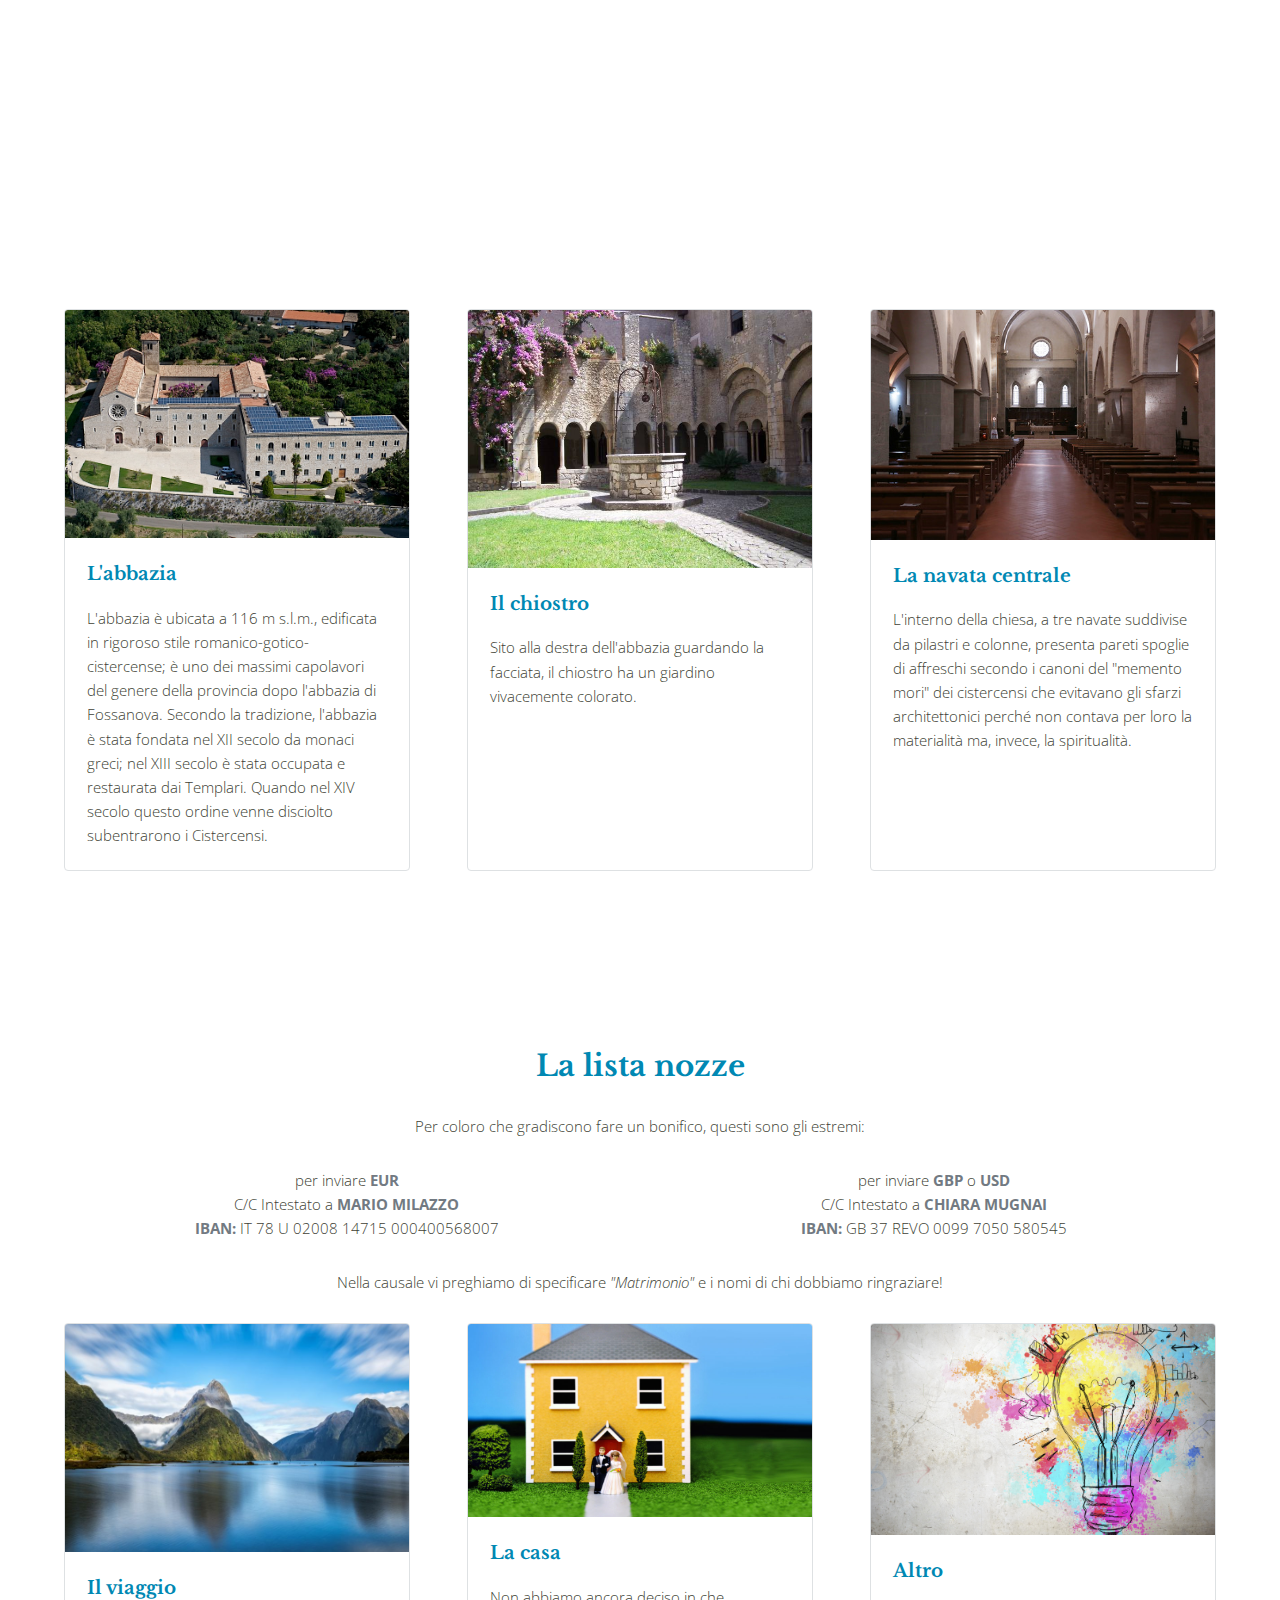
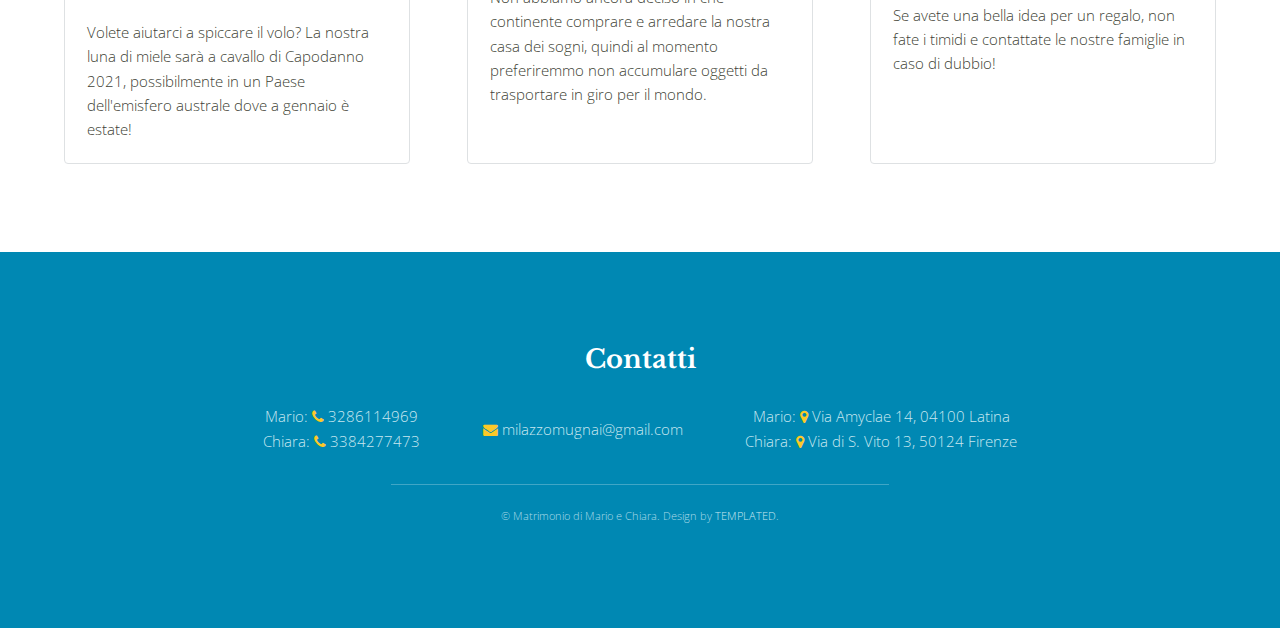
==== commit a40b80fa: "added ENG button" ====
--- a/index.html
+++ b/index.html
@@ -22,9 +22,9 @@
 			<a href="#menu"><span>Menu</span></a>
 		</nav>
 		<a href="index.html" class="logo">Matrimonio di Chiara e Mario</a>
-		<!-- <nav class="right">
-					<a href="#" class="button alt">Log in</a>
-				</nav> -->
+		<nav class="right">
+					<a href="https://mariochiara.github.io/wedding/" class="button alt">ENG</a>
+				</nav>
 	</header>
 
 	<!-- Sliding Menu from left -->
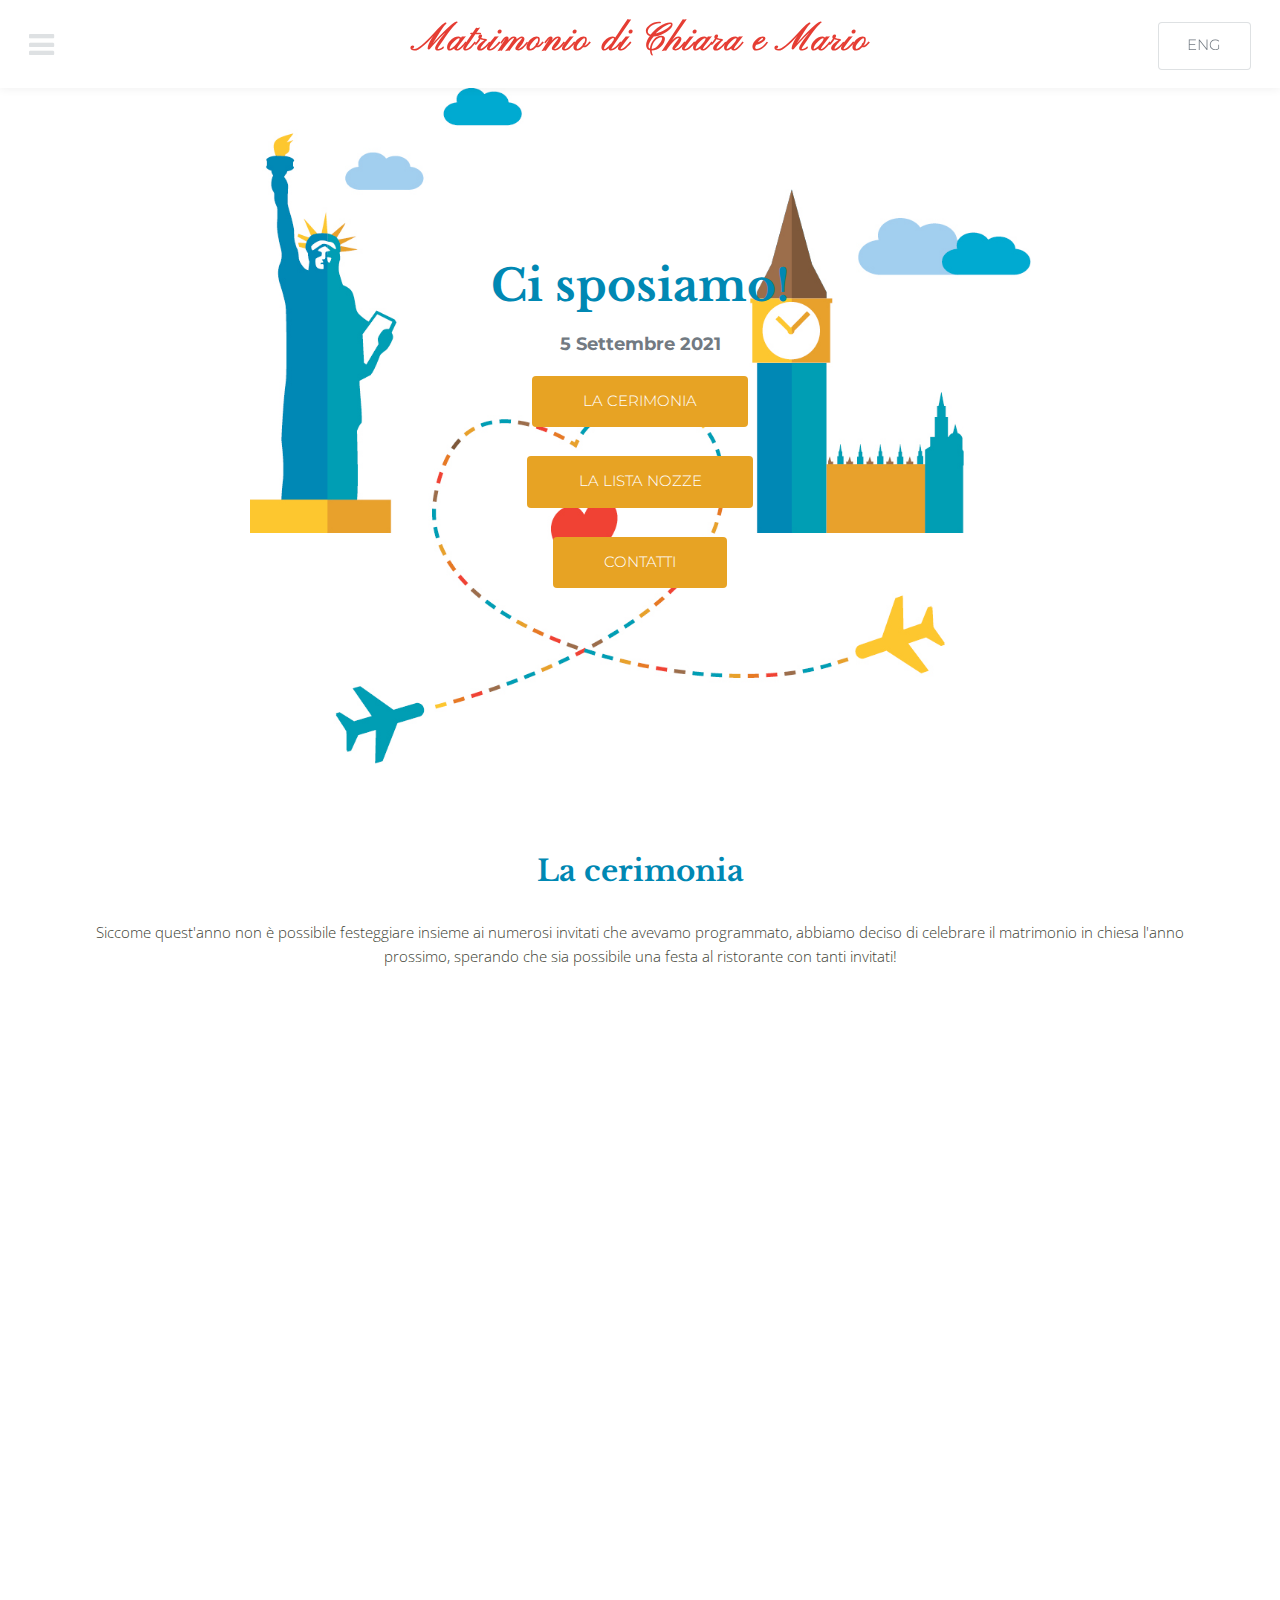
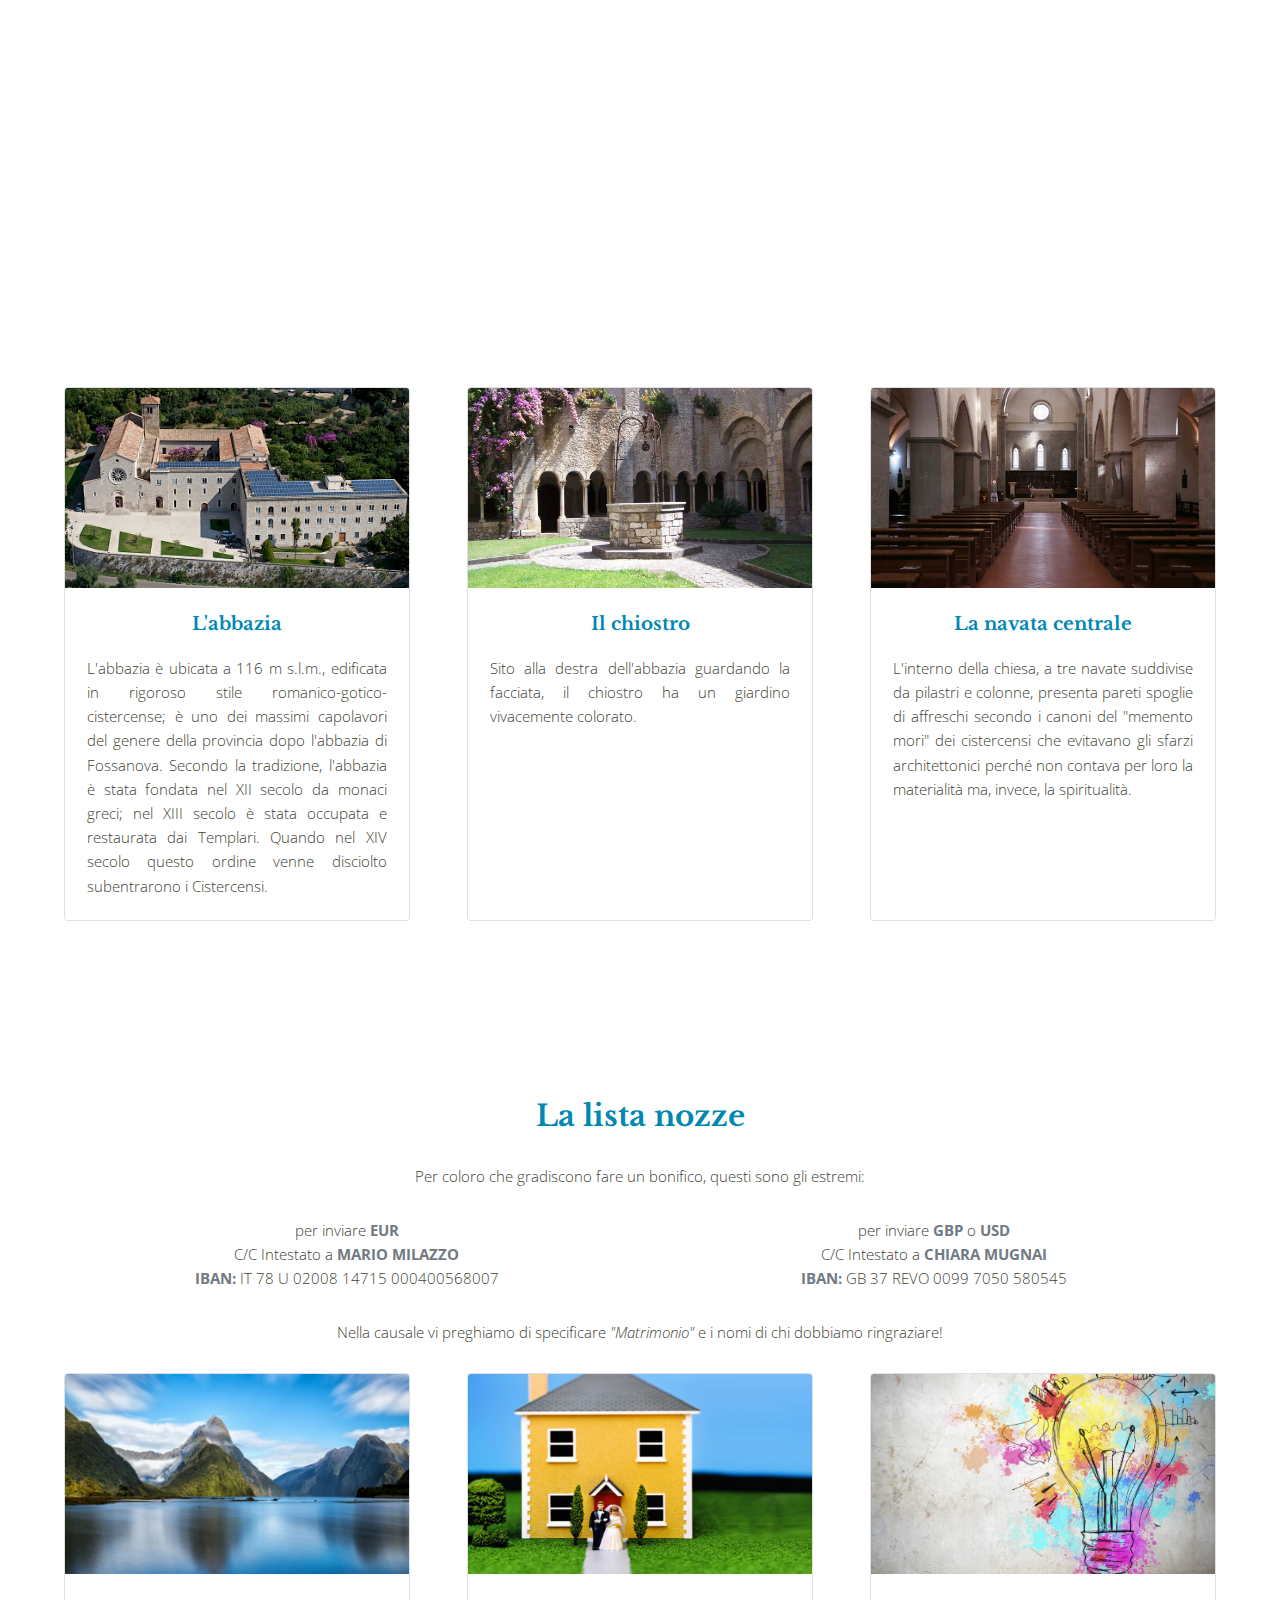
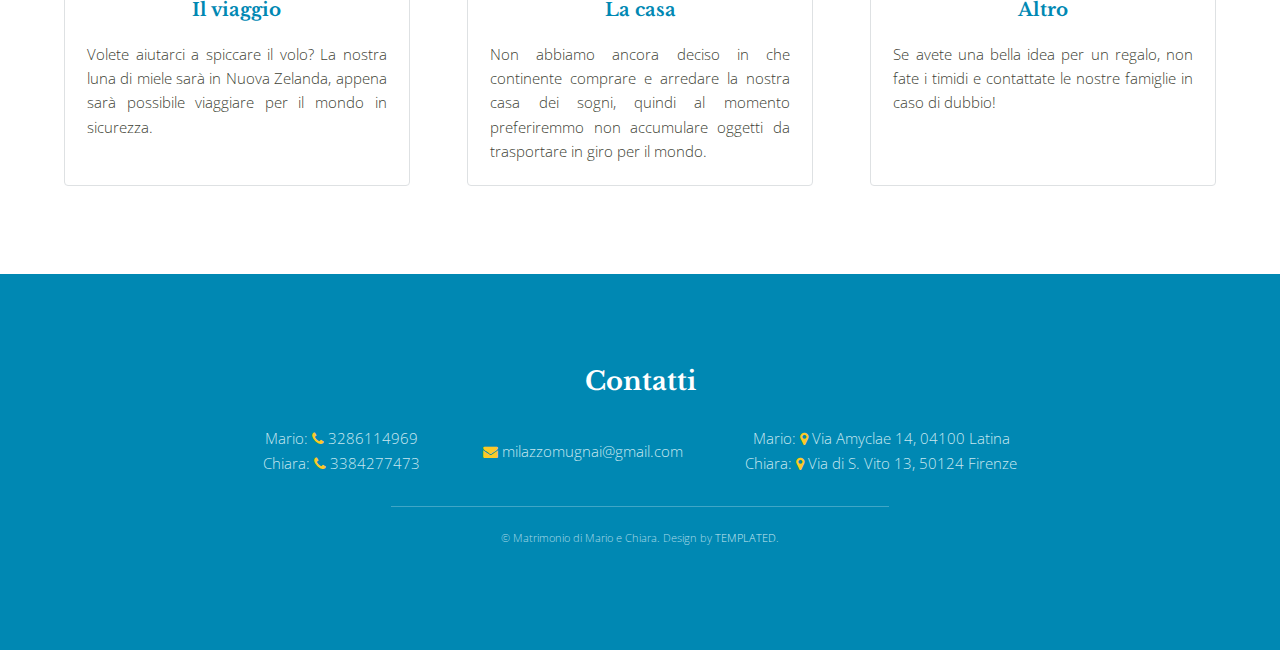
==== commit 9d081be3: "updated webpage content post-pandemic" ====
--- a/index.html
+++ b/index.html
@@ -43,7 +43,7 @@
 	<section id="banner">
 		<div class="content">
 			<h1>Ci sposiamo!</h1>
-			<h3>5 Settembre 2020</h3>
+			<h3>5 Settembre 2021</h3>
 			<ul class="actions">
 				<li><a href="#chiesa" class="button scrolly">La cerimonia</a></li>
 			</ul>
@@ -61,6 +61,9 @@
 		<div class="inner">
 			<div class="align-center">
 				<h1>La cerimonia</h1>
+				<p>Siccome quest'anno non è possibile festeggiare insieme ai numerosi invitati che avevamo programmato, 
+					abbiamo deciso di celebrare il matrimonio in chiesa l'anno prossimo, 
+					sperando che sia possibile una festa al ristorante con tanti invitati!</p>
 			</div>
 		</div>
 
@@ -147,7 +150,7 @@
 				</div>
 				<div class="content">
 					<h3>Il viaggio</h3>
-					<p>Volete aiutarci a spiccare il volo? La nostra luna di miele sarà a cavallo di Capodanno 2021, possibilmente in un Paese dell'emisfero australe dove a gennaio è estate!</p>
+					<p>Volete aiutarci a spiccare il volo? La nostra luna di miele sarà in Nuova Zelanda, appena sarà possibile viaggiare per il mondo in sicurezza.</p>
 				</div>
 			</div>
 			<div class="flex-item box">
--- a/assets/css/main.css
+++ b/assets/css/main.css
@@ -1685,6 +1685,14 @@
 
 	p {
 		margin: 0 0 2em 0;
+	}
+
+	.content p {
+		text-align: justify;
+	}
+
+	.content h3 {
+		text-align: center;
 	}
 
 	h1, h2, h3, h4, h5, h6 {
@@ -2127,9 +2135,11 @@
 			width: 100%;
 		}
 
-			.image.fit img {
-				width: 100%;
-			}
+		.image.fit img {
+			width: 100%;
+			height: 200px;
+			object-fit: cover;
+		}
 
 		.image.round img {
 			border-radius: 100%;
